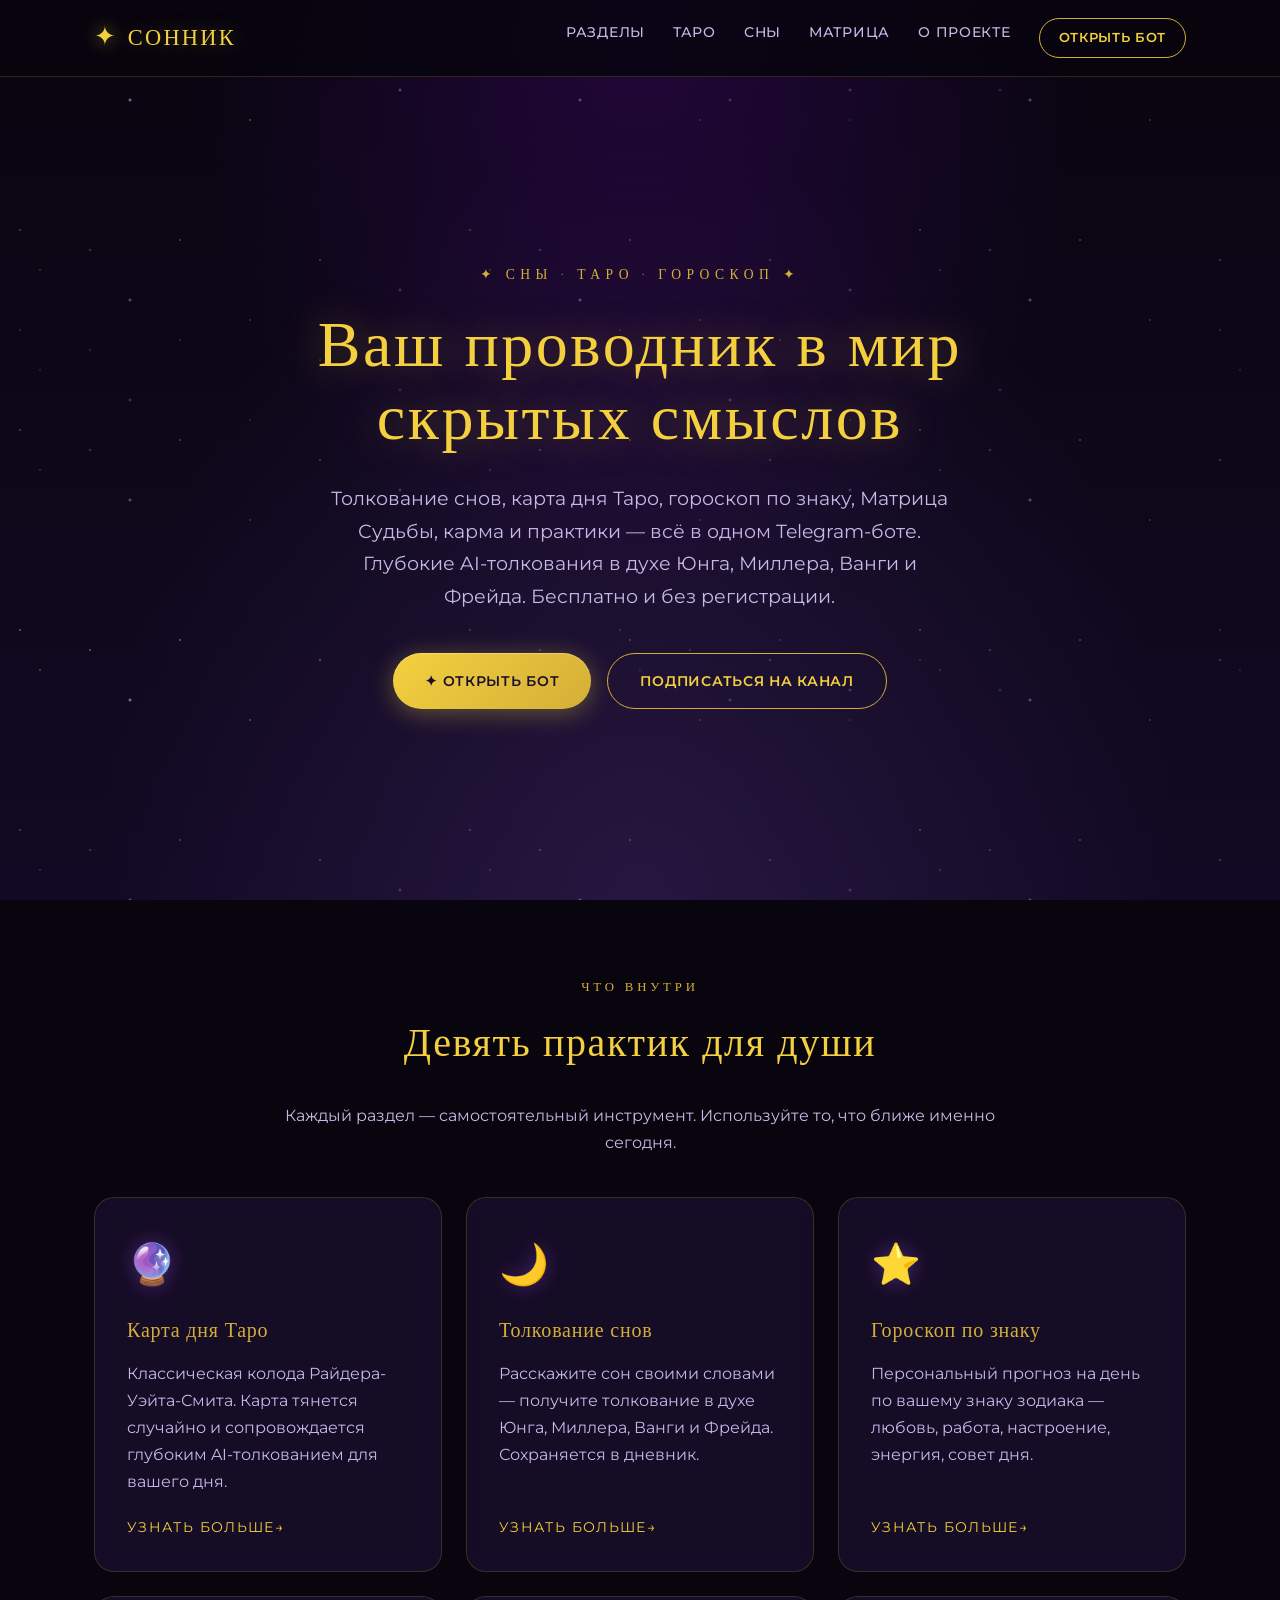
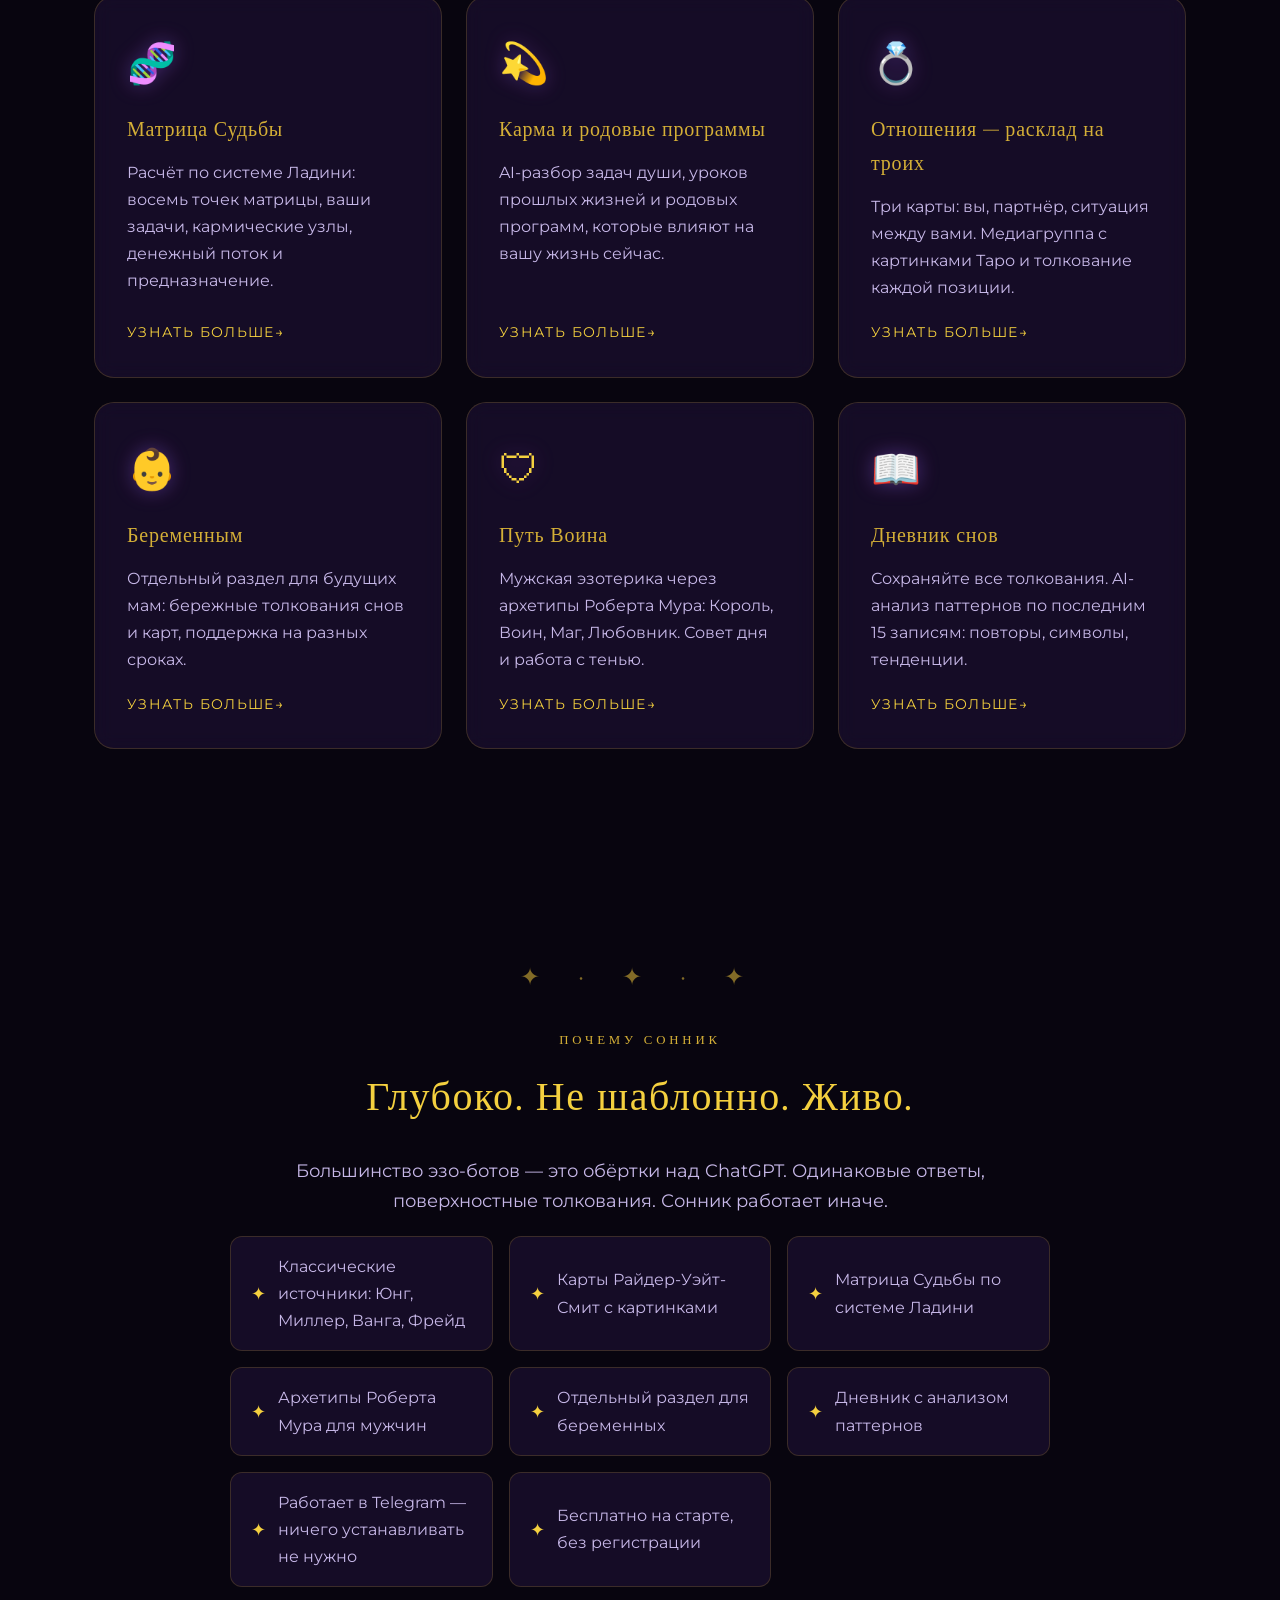
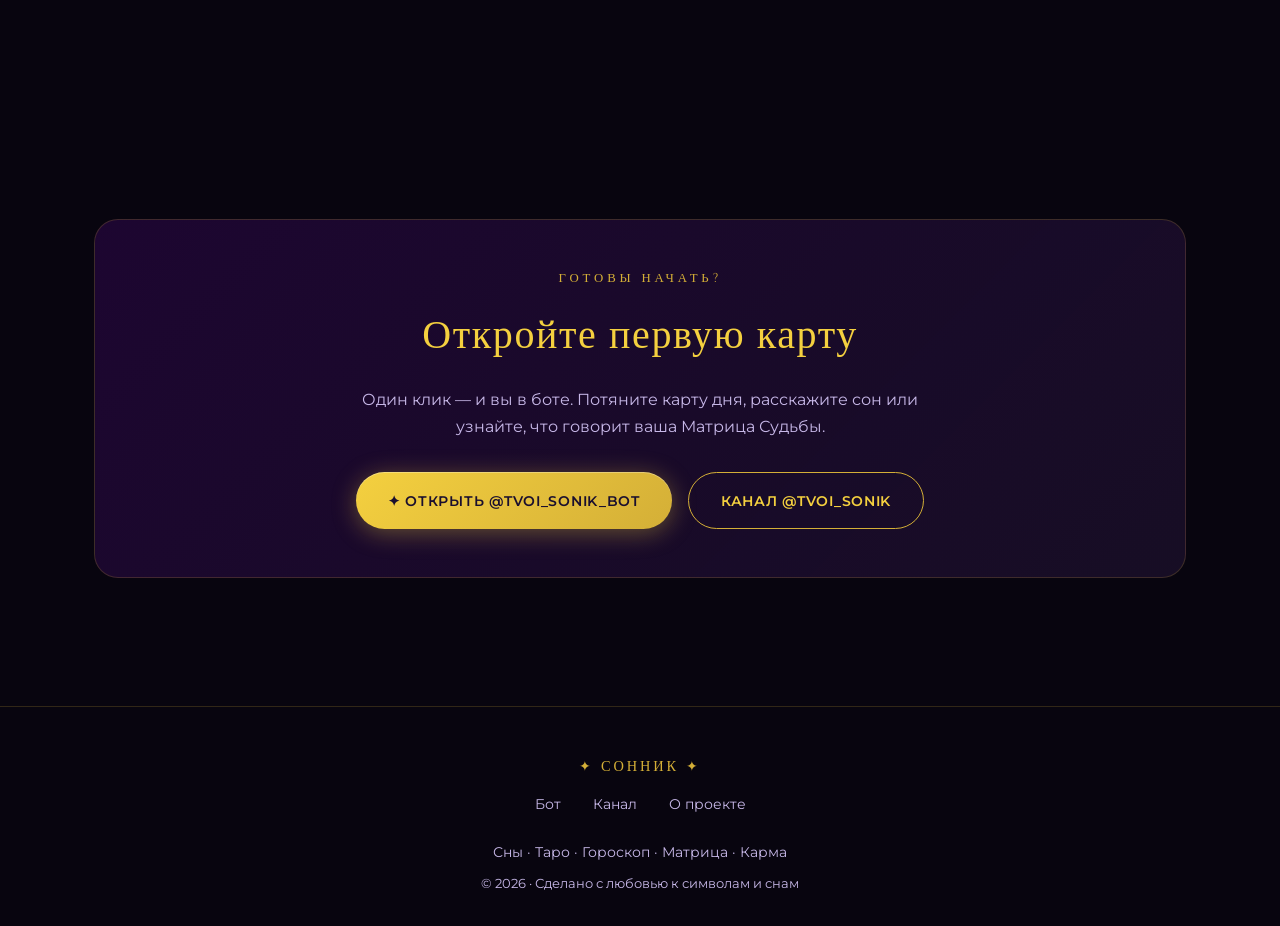
==== index.html @ 4cfdb4ee "feat: initial multi-page landing in purple-gold mystic style" ====
<!DOCTYPE html>
<html lang="ru">
<head>
<meta charset="UTF-8">
<meta name="viewport" content="width=device-width, initial-scale=1.0">
<title>Сонник — Сны • Таро • Гороскоп • Матрица Судьбы</title>
<meta name="description" content="Телеграм-бот Сонник: толкование снов, карта дня Таро, гороскоп, Матрица Судьбы, карма и практики. Бесплатно, без регистрации.">
<meta property="og:title" content="Сонник — эзотерика в Telegram">
<meta property="og:description" content="Толкование снов, Таро, Матрица Судьбы, карма. Глубоко. Без шаблонов. Бесплатно.">
<meta property="og:type" content="website">
<link rel="preconnect" href="https://fonts.googleapis.com">
<link rel="preconnect" href="https://fonts.gstatic.com" crossorigin>
<link href="https://fonts.googleapis.com/css2?family=Cinzel:wght@400;500;600&family=Montserrat:wght@300;400;500;600;700&display=swap" rel="stylesheet">
<link rel="stylesheet" href="css/style.css">
</head>
<body>
<div class="stars"></div>

<header>
    <div class="container nav-inner">
        <a href="index.html" class="logo">
            <span class="logo-mark">✦</span>
            <span>СОННИК</span>
        </a>
        <button class="nav-toggle" aria-label="Меню">☰</button>
        <nav>
            <ul>
                <li><a href="#features">Разделы</a></li>
                <li><a href="pages/tarot.html">Таро</a></li>
                <li><a href="pages/dream.html">Сны</a></li>
                <li><a href="pages/matrix.html">Матрица</a></li>
                <li><a href="pages/about.html">О проекте</a></li>
                <li><a href="https://t.me/tvoi_sonik_bot" class="btn btn-secondary" style="padding: 0.5rem 1.2rem; font-size: 0.8rem;">Открыть бот</a></li>
            </ul>
        </nav>
    </div>
</header>

<section class="hero">
    <div class="container hero-inner">
        <div class="hero-eyebrow">✦ Сны · Таро · Гороскоп ✦</div>
        <h1>Ваш проводник в мир<br>скрытых смыслов</h1>
        <p class="hero-lead">
            Толкование снов, карта дня Таро, гороскоп по знаку, Матрица Судьбы, карма и практики —
            всё в одном Telegram-боте. Глубокие AI-толкования в духе Юнга, Миллера, Ванги и Фрейда.
            Бесплатно и без регистрации.
        </p>
        <div class="btn-group">
            <a href="https://t.me/tvoi_sonik_bot" class="btn btn-primary">✦ Открыть бот</a>
            <a href="https://t.me/tvoi_sonik" class="btn btn-secondary">Подписаться на канал</a>
        </div>
    </div>
</section>

<section id="features">
    <div class="container">
        <div class="section-eyebrow">Что внутри</div>
        <h2>Девять практик для души</h2>
        <p class="section-lead">
            Каждый раздел — самостоятельный инструмент. Используйте то, что ближе именно сегодня.
        </p>

        <div class="grid">
            <a href="pages/tarot.html" class="card">
                <span class="card-icon">🔮</span>
                <h3>Карта дня Таро</h3>
                <p>Классическая колода Райдера-Уэйта-Смита. Карта тянется случайно и сопровождается глубоким AI-толкованием для вашего дня.</p>
                <span class="card-link">Узнать больше</span>
            </a>

            <a href="pages/dream.html" class="card">
                <span class="card-icon">🌙</span>
                <h3>Толкование снов</h3>
                <p>Расскажите сон своими словами — получите толкование в духе Юнга, Миллера, Ванги и Фрейда. Сохраняется в дневник.</p>
                <span class="card-link">Узнать больше</span>
            </a>

            <a href="pages/horoscope.html" class="card">
                <span class="card-icon">⭐</span>
                <h3>Гороскоп по знаку</h3>
                <p>Персональный прогноз на день по вашему знаку зодиака — любовь, работа, настроение, энергия, совет дня.</p>
                <span class="card-link">Узнать больше</span>
            </a>

            <a href="pages/matrix.html" class="card">
                <span class="card-icon">🧬</span>
                <h3>Матрица Судьбы</h3>
                <p>Расчёт по системе Ладини: восемь точек матрицы, ваши задачи, кармические узлы, денежный поток и предназначение.</p>
                <span class="card-link">Узнать больше</span>
            </a>

            <a href="pages/karma.html" class="card">
                <span class="card-icon">💫</span>
                <h3>Карма и родовые программы</h3>
                <p>AI-разбор задач души, уроков прошлых жизней и родовых программ, которые влияют на вашу жизнь сейчас.</p>
                <span class="card-link">Узнать больше</span>
            </a>

            <a href="pages/relationship.html" class="card">
                <span class="card-icon">💍</span>
                <h3>Отношения — расклад на троих</h3>
                <p>Три карты: вы, партнёр, ситуация между вами. Медиагруппа с картинками Таро и толкование каждой позиции.</p>
                <span class="card-link">Узнать больше</span>
            </a>

            <a href="pages/pregnant.html" class="card">
                <span class="card-icon">👶</span>
                <h3>Беременным</h3>
                <p>Отдельный раздел для будущих мам: бережные толкования снов и карт, поддержка на разных сроках.</p>
                <span class="card-link">Узнать больше</span>
            </a>

            <a href="pages/warrior.html" class="card">
                <span class="card-icon">🛡</span>
                <h3>Путь Воина</h3>
                <p>Мужская эзотерика через архетипы Роберта Мура: Король, Воин, Маг, Любовник. Совет дня и работа с тенью.</p>
                <span class="card-link">Узнать больше</span>
            </a>

            <a href="pages/journal.html" class="card">
                <span class="card-icon">📖</span>
                <h3>Дневник снов</h3>
                <p>Сохраняйте все толкования. AI-анализ паттернов по последним 15 записям: повторы, символы, тенденции.</p>
                <span class="card-link">Узнать больше</span>
            </a>
        </div>
    </div>
</section>

<section>
    <div class="container">
        <div class="divider">✦ · ✦ · ✦</div>
        <div class="section-eyebrow">Почему Сонник</div>
        <h2>Глубоко. Не шаблонно. Живо.</h2>

        <div class="content-block">
            <p style="text-align: center; font-size: 1.1rem;">
                Большинство эзо-ботов — это обёртки над ChatGPT. Одинаковые ответы, поверхностные толкования.
                Сонник работает иначе.
            </p>

            <ul class="feature-list">
                <li>Классические источники: Юнг, Миллер, Ванга, Фрейд</li>
                <li>Карты Райдер-Уэйт-Смит с картинками</li>
                <li>Матрица Судьбы по системе Ладини</li>
                <li>Архетипы Роберта Мура для мужчин</li>
                <li>Отдельный раздел для беременных</li>
                <li>Дневник с анализом паттернов</li>
                <li>Работает в Telegram — ничего устанавливать не нужно</li>
                <li>Бесплатно на старте, без регистрации</li>
            </ul>
        </div>
    </div>
</section>

<section>
    <div class="container">
        <div class="cta-block">
            <div class="section-eyebrow">Готовы начать?</div>
            <h2>Откройте первую карту</h2>
            <p>Один клик — и вы в боте. Потяните карту дня, расскажите сон или узнайте, что говорит ваша Матрица Судьбы.</p>
            <div class="btn-group">
                <a href="https://t.me/tvoi_sonik_bot" class="btn btn-primary">✦ Открыть @tvoi_sonik_bot</a>
                <a href="https://t.me/tvoi_sonik" class="btn btn-secondary">Канал @tvoi_sonik</a>
            </div>
        </div>
    </div>
</section>

<footer>
    <div class="container">
        <div class="footer-mark">✦ СОННИК ✦</div>
        <div class="footer-links">
            <a href="https://t.me/tvoi_sonik_bot">Бот</a>
            <a href="https://t.me/tvoi_sonik">Канал</a>
            <a href="pages/about.html">О проекте</a>
        </div>
        <p>Сны · Таро · Гороскоп · Матрица · Карма</p>
        <p style="margin-top: 0.5rem; font-size: 0.8rem;">© 2026 · Сделано с любовью к символам и снам</p>
    </div>
</footer>

<script src="js/main.js"></script>
</body>
</html>
---- css/style.css ----
:root {
    --bg-base: #08050f;
    --bg-deep: #120a24;
    --bg-card: rgba(30, 18, 54, 0.6);
    --bg-card-hover: rgba(46, 28, 82, 0.8);
    --text-main: #ede6ff;
    --text-soft: #c7b8e8;
    --text-muted: #8b7ab3;
    --gold: #f4d03f;
    --gold-soft: #d4af37;
    --gold-glow: rgba(244, 208, 63, 0.35);
    --purple: #9b5de5;
    --purple-deep: #7209b7;
    --purple-glow: rgba(155, 93, 229, 0.4);
    --border: rgba(212, 175, 55, 0.2);
}

* { margin: 0; padding: 0; box-sizing: border-box; }

html { scroll-behavior: smooth; }

body {
    font-family: 'Montserrat', -apple-system, sans-serif;
    background: var(--bg-base);
    color: var(--text-main);
    line-height: 1.7;
    min-height: 100vh;
    overflow-x: hidden;
    position: relative;
}

body::before {
    content: '';
    position: fixed;
    top: 0; left: 0; right: 0; bottom: 0;
    background:
        radial-gradient(ellipse at top, rgba(114, 9, 183, 0.25), transparent 50%),
        radial-gradient(ellipse at bottom, rgba(155, 93, 229, 0.15), transparent 60%),
        linear-gradient(180deg, var(--bg-base) 0%, var(--bg-deep) 100%);
    z-index: -2;
}

.stars {
    position: fixed;
    top: 0; left: 0;
    width: 100%; height: 100%;
    z-index: -1;
    pointer-events: none;
    overflow: hidden;
}

.stars::before,
.stars::after {
    content: '';
    position: absolute;
    top: 0; left: 0;
    width: 200%; height: 200%;
    background-image:
        radial-gradient(1px 1px at 20px 30px, #fff, transparent),
        radial-gradient(1px 1px at 40px 70px, #f4d03f, transparent),
        radial-gradient(1px 1px at 90px 50px, #fff, transparent),
        radial-gradient(2px 2px at 130px 100px, #c7b8e8, transparent),
        radial-gradient(1px 1px at 180px 40px, #fff, transparent),
        radial-gradient(1px 1px at 250px 120px, #f4d03f, transparent),
        radial-gradient(1px 1px at 320px 60px, #fff, transparent),
        radial-gradient(2px 2px at 400px 90px, #9b5de5, transparent);
    background-size: 450px 200px;
    animation: stars-drift 120s linear infinite;
    opacity: 0.6;
}

.stars::after {
    background-size: 600px 300px;
    animation-duration: 180s;
    animation-direction: reverse;
    opacity: 0.4;
}

@keyframes stars-drift {
    from { transform: translate(0, 0); }
    to { transform: translate(-450px, -200px); }
}

/* Typography */
h1, h2, h3, h4 {
    font-family: 'Cinzel', 'Cormorant Garamond', Georgia, serif;
    font-weight: 500;
    letter-spacing: 0.04em;
    color: var(--gold);
}

h1 {
    font-size: clamp(2.2rem, 6vw, 4rem);
    line-height: 1.15;
    text-shadow: 0 0 40px var(--gold-glow);
    margin-bottom: 1rem;
}

h2 {
    font-size: clamp(1.6rem, 4vw, 2.5rem);
    margin-bottom: 1.5rem;
    text-align: center;
}

h3 {
    font-size: 1.25rem;
    color: var(--gold-soft);
    margin-bottom: 0.75rem;
}

p { color: var(--text-soft); }

a { color: var(--gold); text-decoration: none; transition: color 0.2s; }
a:hover { color: var(--gold-soft); }

/* Layout */
.container {
    max-width: 1140px;
    margin: 0 auto;
    padding: 0 1.5rem;
}

section { padding: 5rem 0; position: relative; }

/* Header */
header {
    position: sticky;
    top: 0;
    background: rgba(8, 5, 15, 0.85);
    backdrop-filter: blur(12px);
    border-bottom: 1px solid var(--border);
    z-index: 100;
    padding: 1rem 0;
}

.nav-inner {
    display: flex;
    justify-content: space-between;
    align-items: center;
    gap: 1rem;
}

.logo {
    font-family: 'Cinzel', serif;
    font-size: 1.4rem;
    color: var(--gold);
    text-shadow: 0 0 20px var(--gold-glow);
    letter-spacing: 0.1em;
    display: flex;
    align-items: center;
    gap: 0.6rem;
}

.logo-mark {
    font-size: 1.6rem;
    filter: drop-shadow(0 0 8px var(--gold-glow));
}

nav ul {
    display: flex;
    list-style: none;
    gap: 1.75rem;
    flex-wrap: wrap;
}

nav a {
    color: var(--text-soft);
    font-size: 0.9rem;
    font-weight: 500;
    letter-spacing: 0.05em;
    text-transform: uppercase;
    transition: color 0.2s, text-shadow 0.2s;
}

nav a:hover { color: var(--gold); text-shadow: 0 0 10px var(--gold-glow); }

.nav-toggle {
    display: none;
    background: transparent;
    border: 1px solid var(--border);
    color: var(--gold);
    padding: 0.4rem 0.7rem;
    cursor: pointer;
    font-size: 1.2rem;
    border-radius: 4px;
}

/* Hero */
.hero {
    min-height: calc(100vh - 80px);
    display: flex;
    align-items: center;
    padding: 3rem 0;
    text-align: center;
}

.hero-inner { max-width: 820px; margin: 0 auto; }

.hero-eyebrow {
    font-family: 'Cinzel', serif;
    color: var(--gold-soft);
    letter-spacing: 0.4em;
    font-size: 0.85rem;
    margin-bottom: 1.5rem;
    text-transform: uppercase;
}

.hero-lead {
    font-size: clamp(1rem, 2vw, 1.2rem);
    color: var(--text-soft);
    margin: 1.5rem auto 2.5rem;
    max-width: 640px;
}

/* Buttons */
.btn {
    display: inline-flex;
    align-items: center;
    gap: 0.6rem;
    padding: 0.95rem 2rem;
    border-radius: 999px;
    font-weight: 600;
    letter-spacing: 0.05em;
    text-transform: uppercase;
    font-size: 0.9rem;
    transition: all 0.3s ease;
    cursor: pointer;
    border: none;
    font-family: inherit;
}

.btn-primary {
    background: linear-gradient(135deg, var(--gold) 0%, var(--gold-soft) 100%);
    color: #1a0f2e;
    box-shadow: 0 4px 24px var(--gold-glow), inset 0 1px 0 rgba(255,255,255,0.3);
}

.btn-primary:hover {
    transform: translateY(-2px);
    box-shadow: 0 8px 32px var(--gold-glow), inset 0 1px 0 rgba(255,255,255,0.4);
    color: #1a0f2e;
}

.btn-secondary {
    background: transparent;
    color: var(--gold);
    border: 1px solid var(--gold-soft);
}

.btn-secondary:hover {
    background: var(--gold-glow);
    color: var(--gold);
    box-shadow: 0 0 20px var(--gold-glow);
}

.btn-group {
    display: flex;
    gap: 1rem;
    justify-content: center;
    flex-wrap: wrap;
}

/* Cards grid */
.grid {
    display: grid;
    grid-template-columns: repeat(auto-fit, minmax(280px, 1fr));
    gap: 1.5rem;
    margin-top: 2.5rem;
}

.card {
    background: var(--bg-card);
    border: 1px solid var(--border);
    border-radius: 20px;
    padding: 2rem;
    backdrop-filter: blur(10px);
    transition: transform 0.3s, border-color 0.3s, box-shadow 0.3s;
    position: relative;
    overflow: hidden;
    display: flex;
    flex-direction: column;
}

.card::before {
    content: '';
    position: absolute;
    top: -50%; left: -50%;
    width: 200%; height: 200%;
    background: radial-gradient(circle, var(--purple-glow), transparent 60%);
    opacity: 0;
    transition: opacity 0.4s;
    pointer-events: none;
}

.card:hover {
    transform: translateY(-4px);
    border-color: var(--gold-soft);
    box-shadow: 0 10px 40px rgba(155, 93, 229, 0.25);
}

.card:hover::before { opacity: 0.4; }

.card-icon {
    font-size: 2.5rem;
    margin-bottom: 1rem;
    display: block;
    filter: drop-shadow(0 0 10px var(--purple-glow));
}

.card h3 { position: relative; z-index: 1; }
.card p { position: relative; z-index: 1; flex-grow: 1; }

.card-link {
    margin-top: 1.25rem;
    font-size: 0.85rem;
    letter-spacing: 0.1em;
    text-transform: uppercase;
    color: var(--gold);
    position: relative;
    z-index: 1;
    align-self: flex-start;
}

.card-link::after {
    content: ' →';
    transition: margin-left 0.2s;
    display: inline-block;
}

.card:hover .card-link::after { margin-left: 6px; }

/* Section with eyebrow */
.section-eyebrow {
    font-family: 'Cinzel', serif;
    color: var(--gold-soft);
    letter-spacing: 0.3em;
    font-size: 0.8rem;
    text-align: center;
    text-transform: uppercase;
    margin-bottom: 0.75rem;
}

.section-lead {
    text-align: center;
    max-width: 720px;
    margin: 0 auto 2rem;
    color: var(--text-soft);
}

/* Feature page hero */
.page-hero {
    padding: 6rem 0 3rem;
    text-align: center;
}

.page-hero h1 { font-size: clamp(2rem, 5vw, 3.5rem); }

.page-hero-icon {
    font-size: 4rem;
    display: block;
    margin-bottom: 1rem;
    filter: drop-shadow(0 0 20px var(--purple-glow));
}

/* Content blocks */
.content-block {
    max-width: 820px;
    margin: 0 auto;
}

.content-block p { margin-bottom: 1.25rem; font-size: 1.05rem; }

.content-block ul {
    margin: 1rem 0 1.5rem 1.5rem;
    color: var(--text-soft);
}

.content-block li { margin-bottom: 0.6rem; }

.content-block li::marker { color: var(--gold-soft); }

.feature-list {
    list-style: none !important;
    margin-left: 0 !important;
    display: grid;
    grid-template-columns: repeat(auto-fit, minmax(240px, 1fr));
    gap: 1rem;
    margin: 2rem 0;
}

.feature-list li {
    background: var(--bg-card);
    padding: 1rem 1.25rem;
    border-radius: 12px;
    border: 1px solid var(--border);
    display: flex;
    align-items: center;
    gap: 0.75rem;
    margin: 0 !important;
}

.feature-list li::before {
    content: '✦';
    color: var(--gold);
    font-size: 1.1rem;
}

/* Quote block */
.quote {
    background: var(--bg-card);
    border-left: 3px solid var(--gold);
    padding: 1.5rem 2rem;
    margin: 2rem 0;
    font-style: italic;
    color: var(--text-main);
    border-radius: 0 12px 12px 0;
}

/* CTA block */
.cta-block {
    text-align: center;
    background: linear-gradient(135deg, rgba(114, 9, 183, 0.2), rgba(155, 93, 229, 0.1));
    border: 1px solid var(--border);
    border-radius: 24px;
    padding: 3rem 2rem;
    margin: 3rem 0;
}

.cta-block h2 { margin-bottom: 1rem; }

.cta-block p {
    max-width: 560px;
    margin: 0 auto 2rem;
}

/* Footer */
footer {
    border-top: 1px solid var(--border);
    padding: 3rem 0 2rem;
    text-align: center;
    color: var(--text-muted);
    font-size: 0.9rem;
}

.footer-links {
    display: flex;
    gap: 2rem;
    justify-content: center;
    margin-bottom: 1.5rem;
    flex-wrap: wrap;
}

.footer-links a { color: var(--text-soft); }
.footer-links a:hover { color: var(--gold); }

.footer-mark {
    font-family: 'Cinzel', serif;
    color: var(--gold-soft);
    letter-spacing: 0.2em;
    margin-bottom: 0.75rem;
}

/* Divider */
.divider {
    text-align: center;
    margin: 3rem 0 2rem;
    color: var(--gold-soft);
    font-size: 1.5rem;
    letter-spacing: 1rem;
    opacity: 0.6;
}

/* Responsive */
@media (max-width: 768px) {
    nav ul {
        display: none;
        position: absolute;
        top: 100%; left: 0; right: 0;
        background: var(--bg-deep);
        flex-direction: column;
        padding: 1rem;
        border-bottom: 1px solid var(--border);
        gap: 1rem;
    }

    nav ul.open { display: flex; }

    .nav-toggle { display: block; }

    section { padding: 3rem 0; }

    .page-hero { padding: 3rem 0 2rem; }

    .btn-group { flex-direction: column; align-items: stretch; }
}
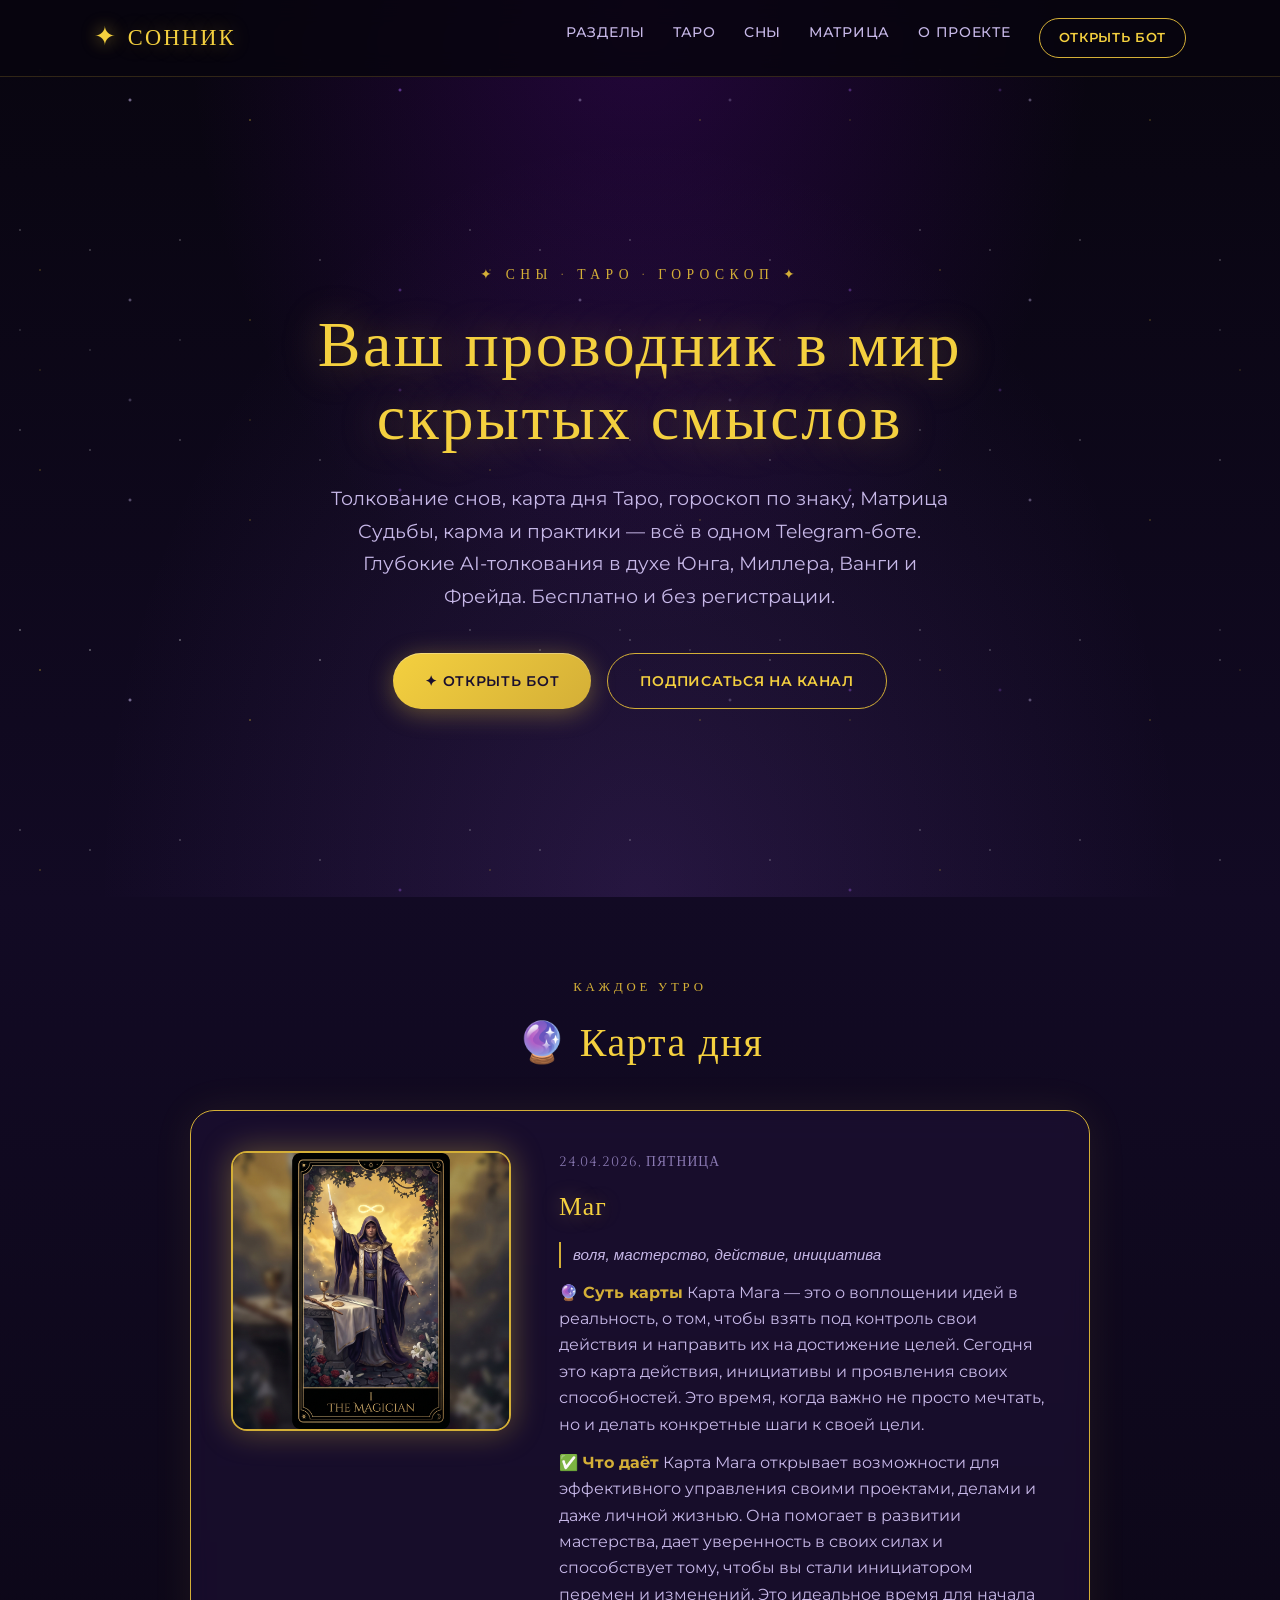
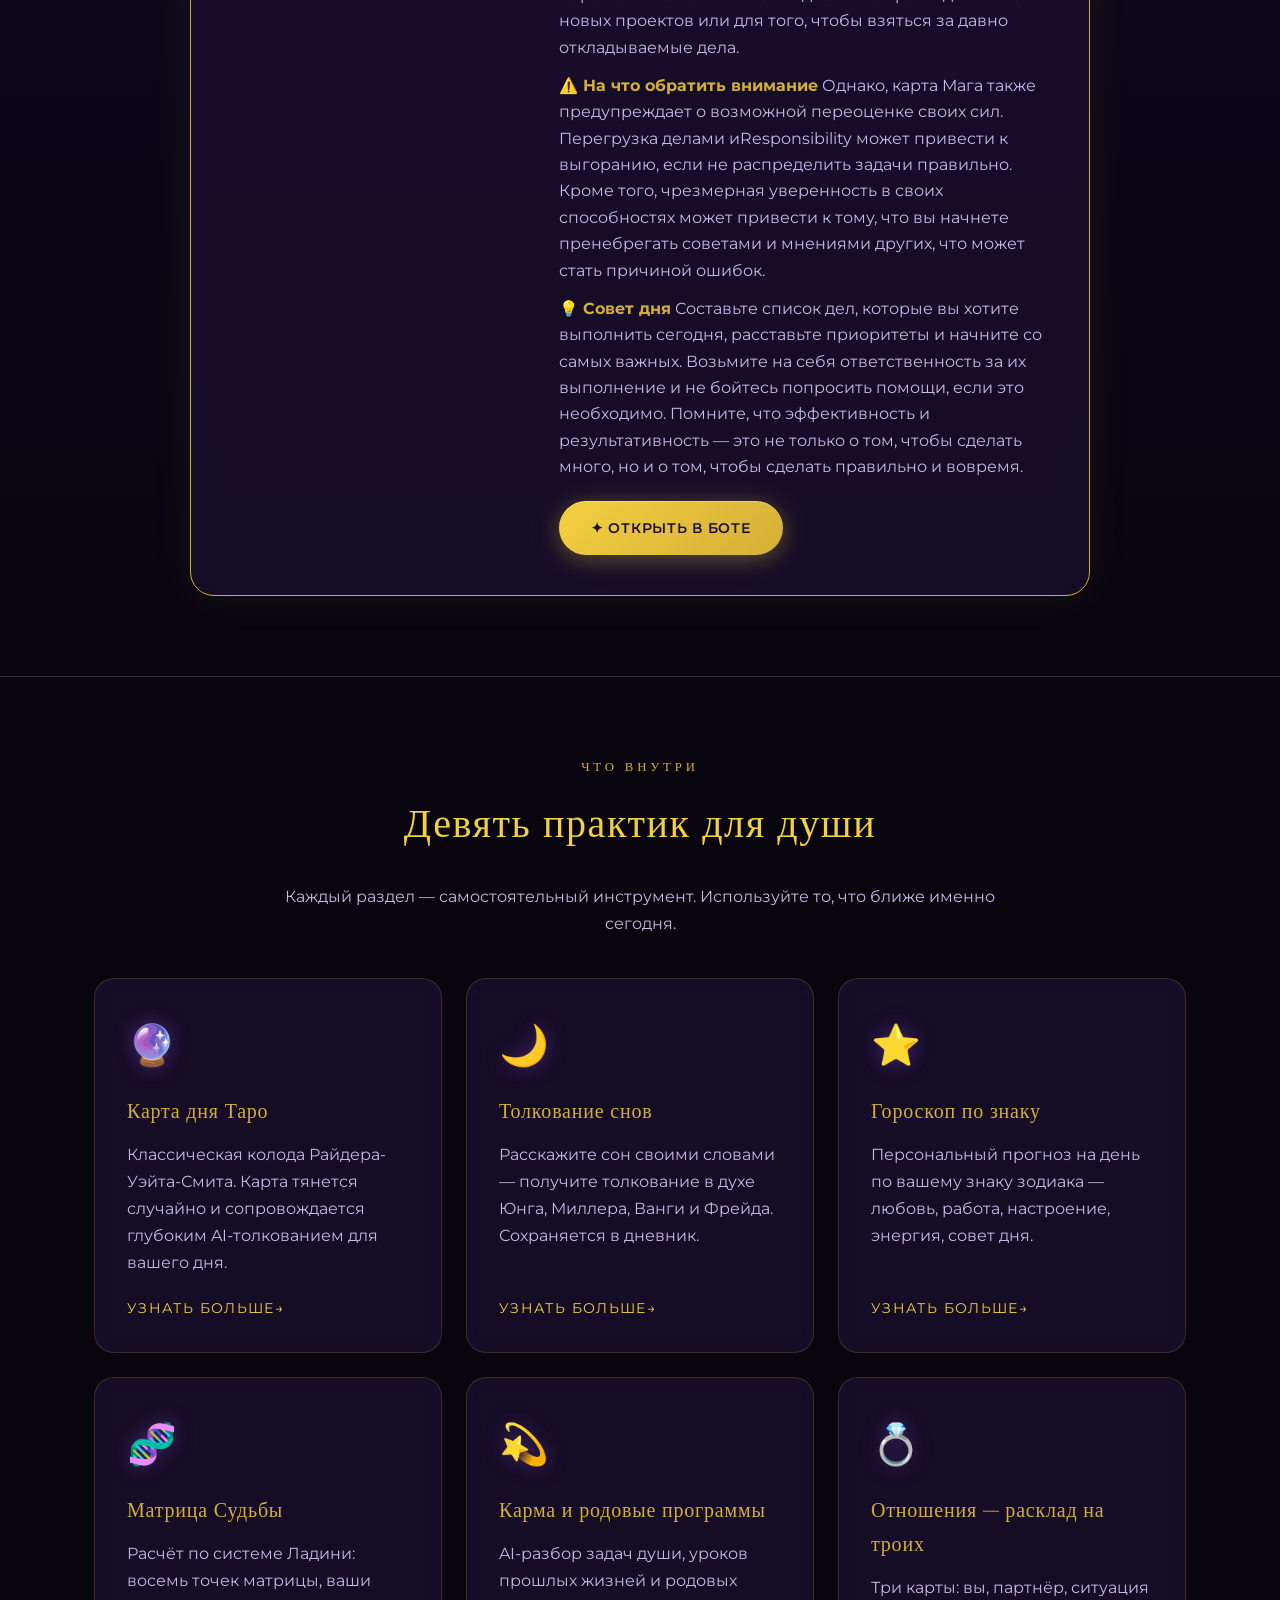
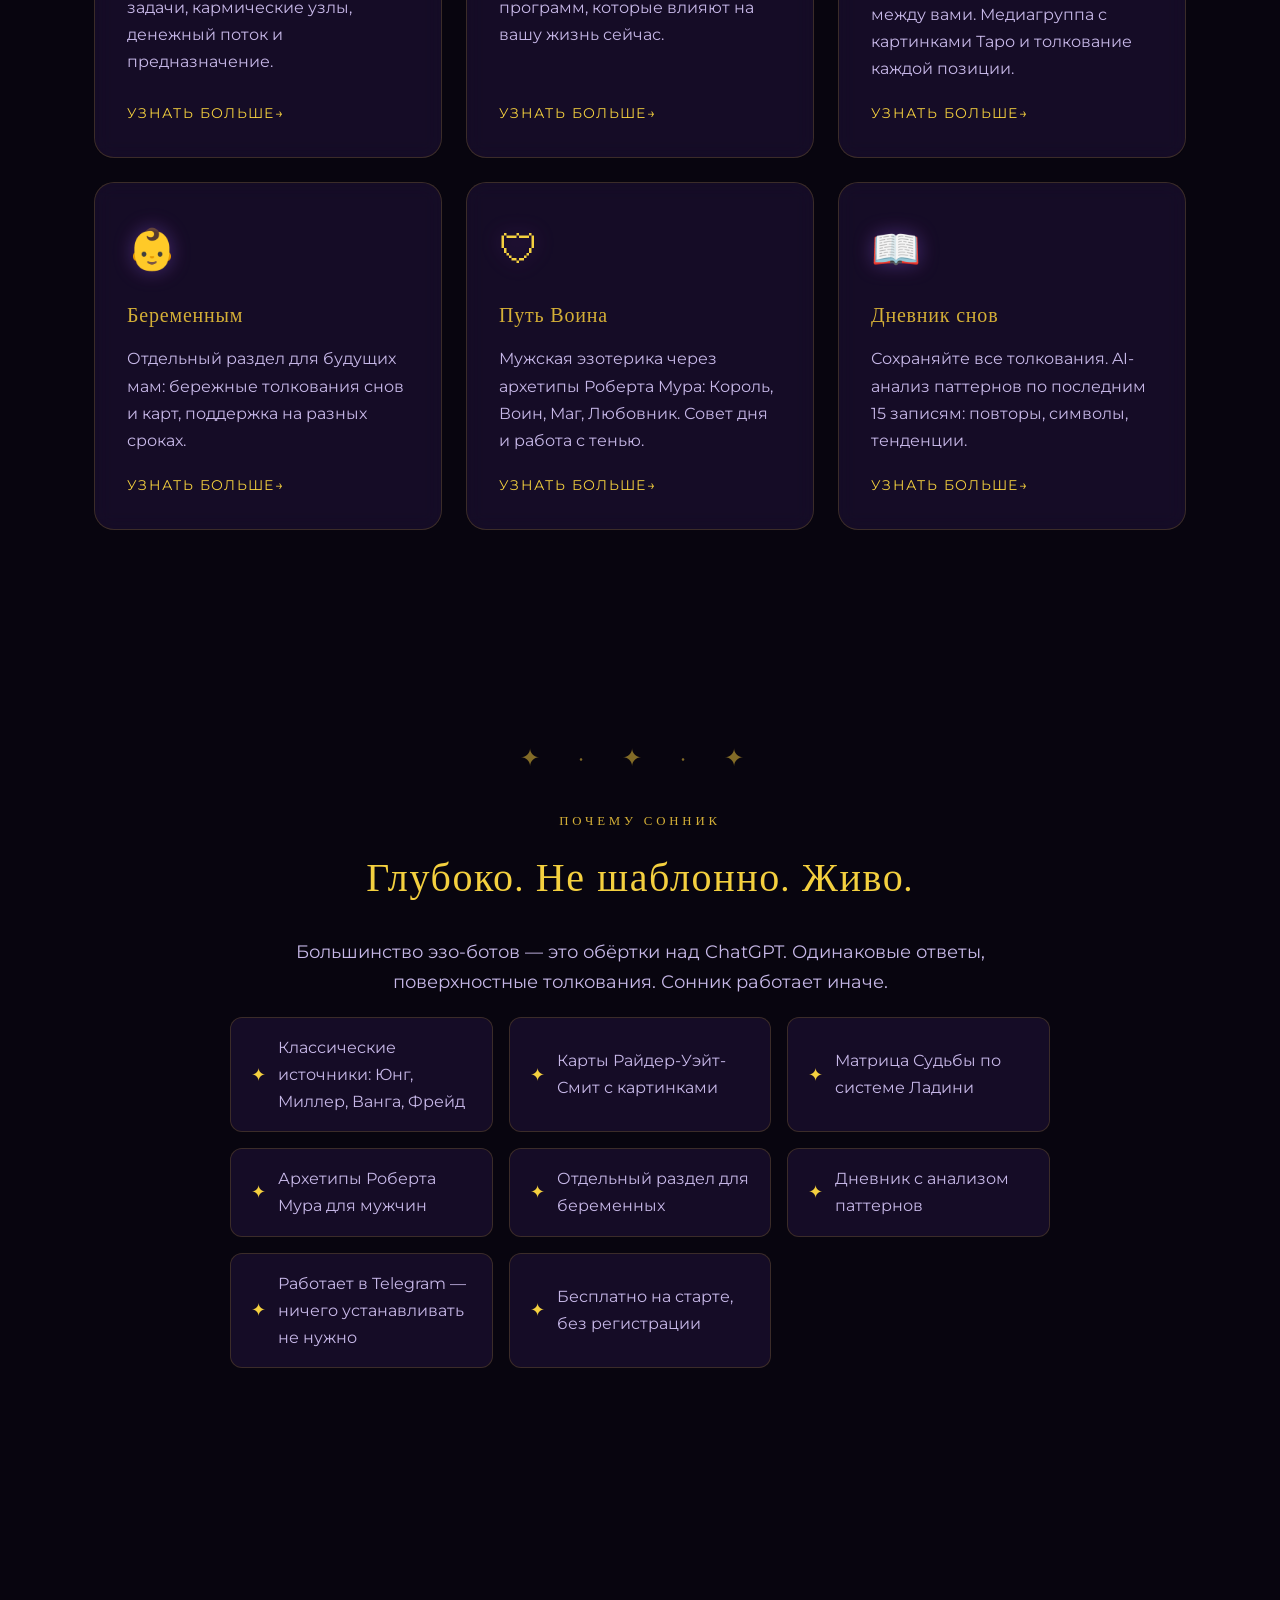
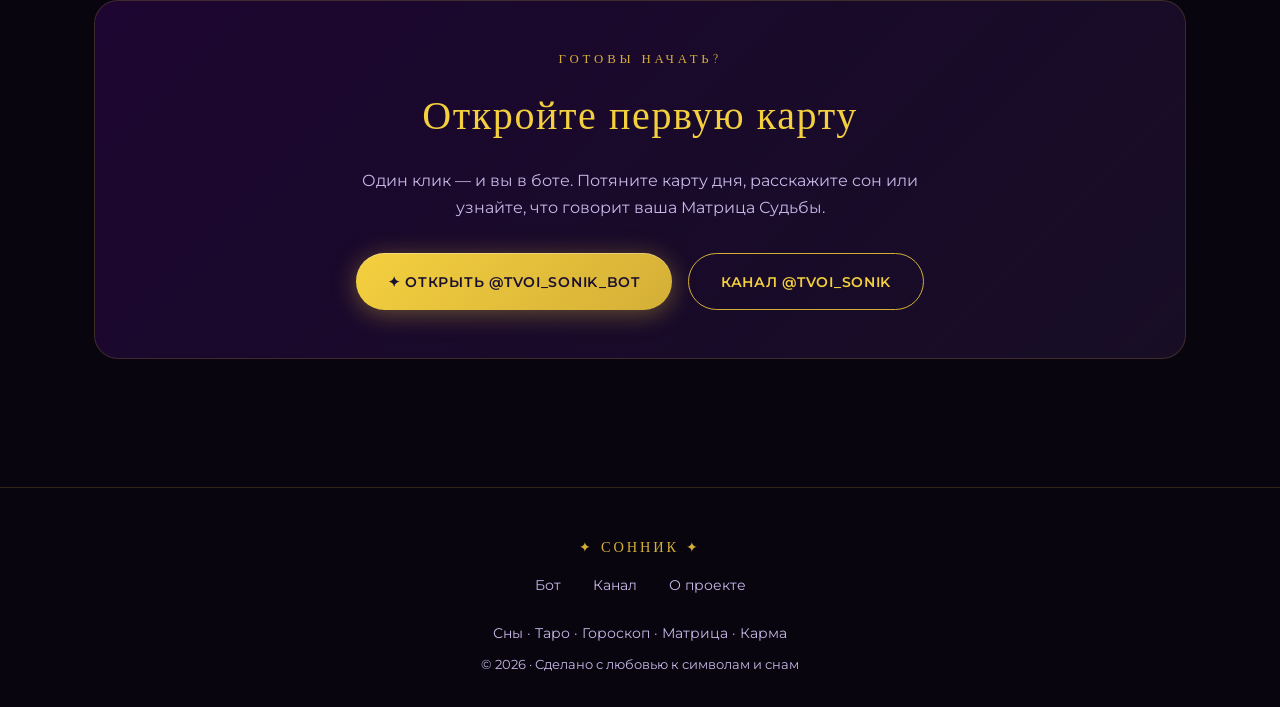
==== commit da68ddee: "feat: виджет Карта дня на главной странице" ====
--- a/index.html
+++ b/index.html
@@ -48,6 +48,16 @@
         <div class="btn-group">
             <a href="https://t.me/tvoi_sonik_bot" class="btn btn-primary">✦ Открыть бот</a>
             <a href="https://t.me/tvoi_sonik" class="btn btn-secondary">Подписаться на канал</a>
+        </div>
+    </div>
+</section>
+
+<section class="card-of-day-widget" id="card-of-day">
+    <div class="container">
+        <div class="section-eyebrow">Каждое утро</div>
+        <h2>🔮 Карта дня</h2>
+        <div class="cod-container" id="cod-container">
+            <p class="cod-loading">Загрузка карты…</p>
         </div>
     </div>
 </section>
@@ -181,5 +191,6 @@
 </footer>
 
 <script src="js/main.js"></script>
+<script src="js/widget.js"></script>
 </body>
 </html>
--- a/css/style.css
+++ b/css/style.css
@@ -470,6 +470,105 @@
     opacity: 0.6;
 }
 
+/* =============================================
+   Card-of-the-Day widget
+   ============================================= */
+.card-of-day-widget {
+    background: linear-gradient(180deg, var(--bg-deep), var(--bg-base));
+    border-bottom: 1px solid var(--border);
+}
+
+.card-of-day-widget h2 {
+    text-align: center;
+    margin-bottom: 2rem;
+}
+
+.cod-loading,
+.cod-error {
+    text-align: center;
+    color: var(--text-muted);
+    padding: 3rem 0;
+    font-style: italic;
+}
+
+.cod-inner {
+    display: flex;
+    gap: 3rem;
+    align-items: flex-start;
+    background: var(--bg-card);
+    border: 1px solid var(--gold-soft);
+    border-radius: 24px;
+    padding: 2.5rem;
+    backdrop-filter: blur(10px);
+    box-shadow: 0 0 40px rgba(244, 208, 63, 0.08);
+    max-width: 900px;
+    margin: 0 auto;
+}
+
+.cod-image {
+    width: 280px;
+    min-width: 280px;
+    border-radius: 16px;
+    border: 2px solid var(--gold-soft);
+    box-shadow: 0 0 32px var(--gold-glow);
+    object-fit: cover;
+}
+
+.cod-text {
+    flex: 1;
+    display: flex;
+    flex-direction: column;
+    gap: 0.75rem;
+}
+
+.cod-date {
+    font-size: 0.85rem;
+    color: var(--text-muted);
+    letter-spacing: 0.08em;
+    text-transform: uppercase;
+    font-family: 'Cinzel', serif;
+}
+
+.cod-name {
+    font-family: 'Cinzel', serif;
+    font-size: 1.6rem;
+    color: var(--gold);
+    text-shadow: 0 0 20px var(--gold-glow);
+    margin: 0;
+}
+
+.cod-keywords {
+    font-style: italic;
+    color: var(--text-soft);
+    font-size: 0.95rem;
+    border-left: 2px solid var(--gold-soft);
+    padding-left: 0.75rem;
+}
+
+.cod-interp {
+    color: var(--text-soft);
+    font-size: 0.97rem;
+    line-height: 1.7;
+}
+
+.cod-interp p {
+    margin-bottom: 0.75rem;
+    color: var(--text-soft);
+}
+
+.cod-interp b {
+    color: var(--gold-soft);
+}
+
+.cod-interp p:last-child {
+    margin-bottom: 0;
+}
+
+.cod-btn {
+    align-self: flex-start;
+    margin-top: 0.5rem;
+}
+
 /* Responsive */
 @media (max-width: 768px) {
     nav ul {
@@ -492,4 +591,23 @@
     .page-hero { padding: 3rem 0 2rem; }
 
     .btn-group { flex-direction: column; align-items: stretch; }
-}
+
+    /* Card-of-the-Day — mobile */
+    .cod-inner {
+        flex-direction: column;
+        align-items: center;
+        gap: 1.5rem;
+        padding: 1.5rem;
+    }
+
+    .cod-image {
+        width: 220px;
+        min-width: 220px;
+    }
+
+    .cod-btn {
+        align-self: stretch;
+        text-align: center;
+        justify-content: center;
+    }
+}
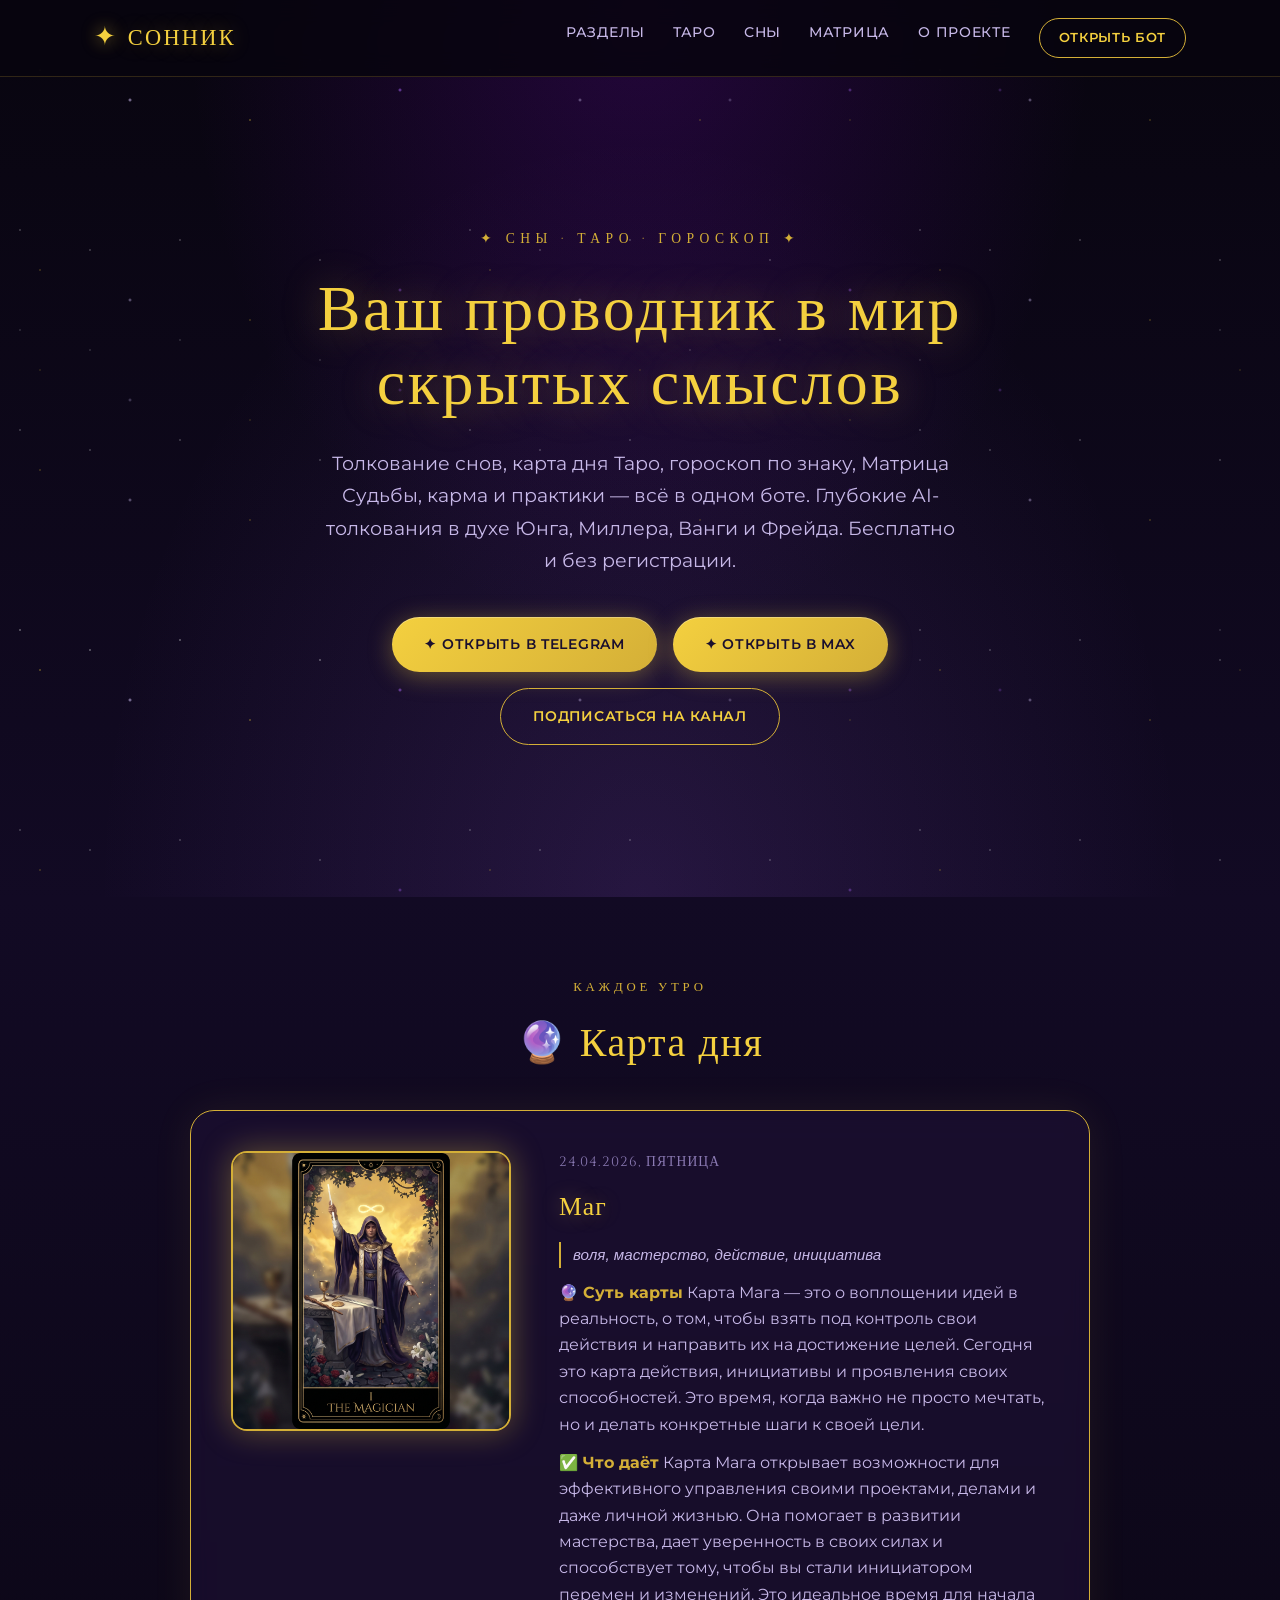
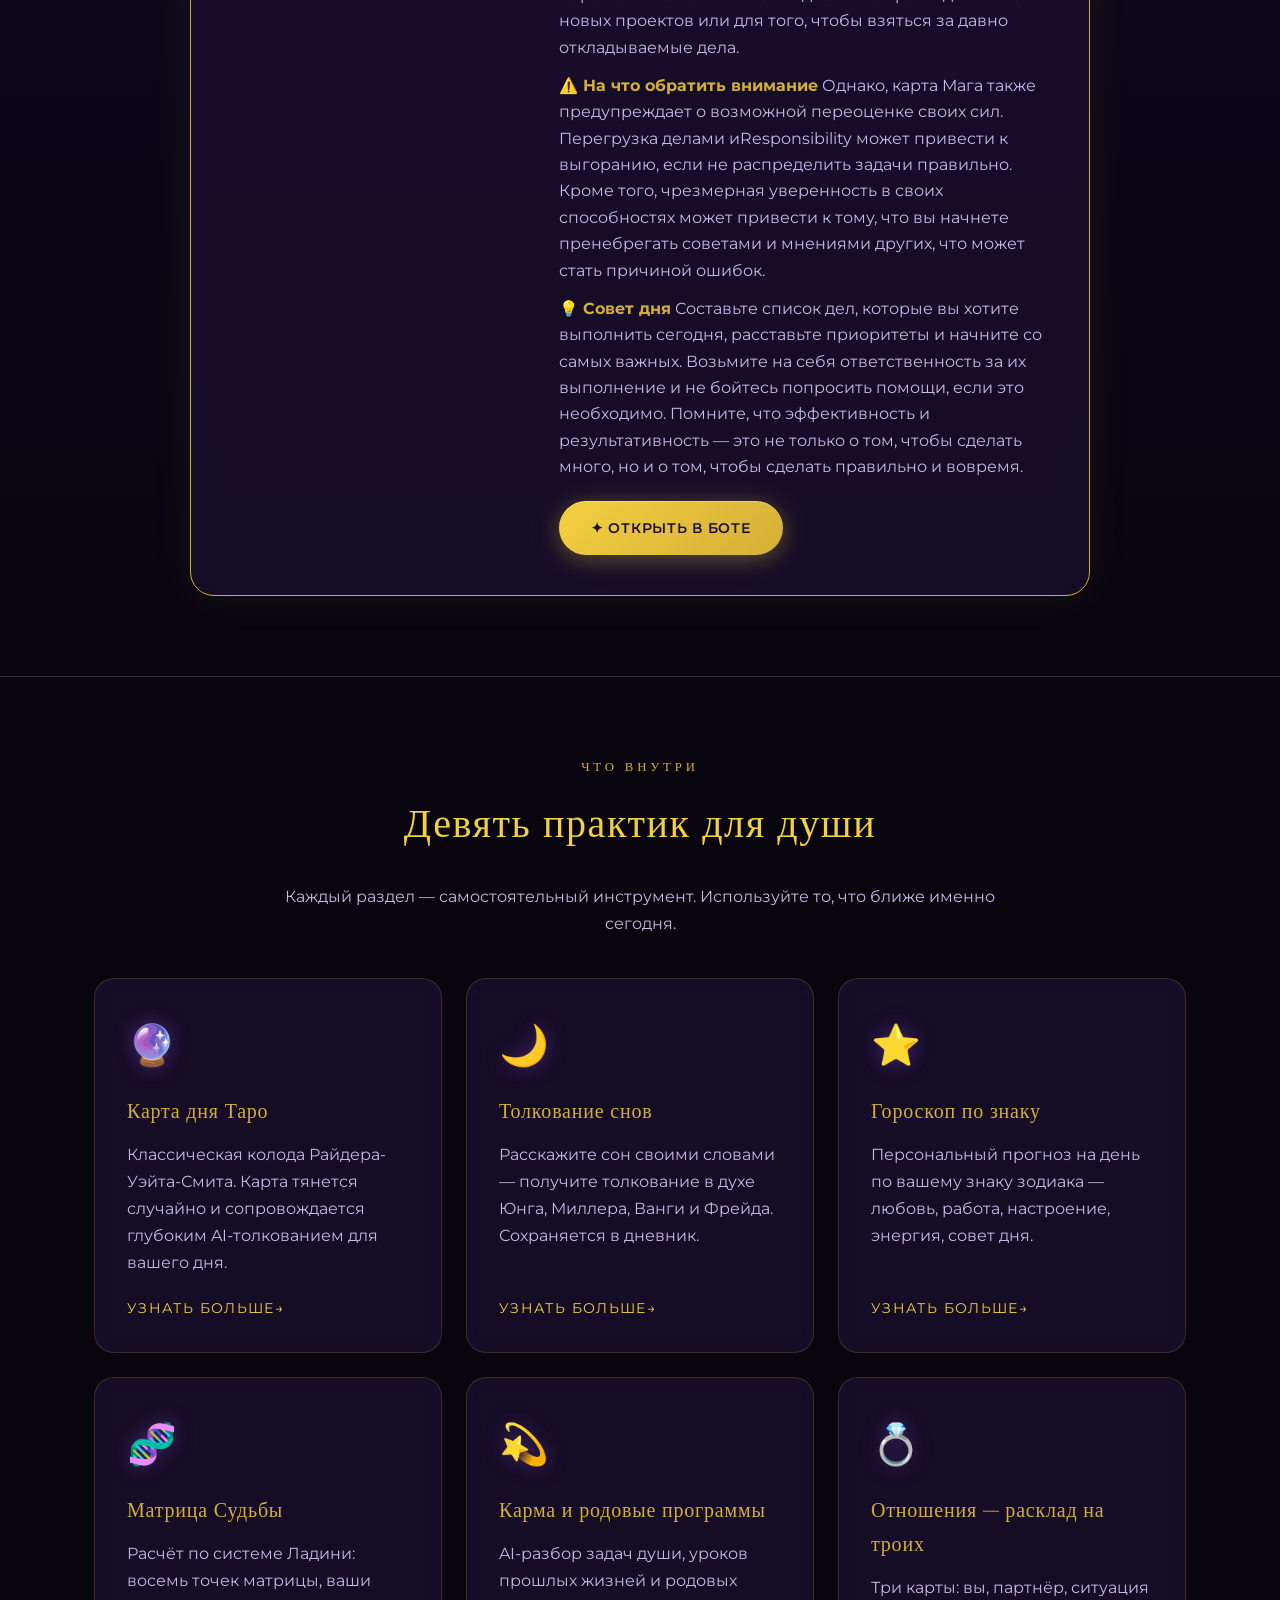
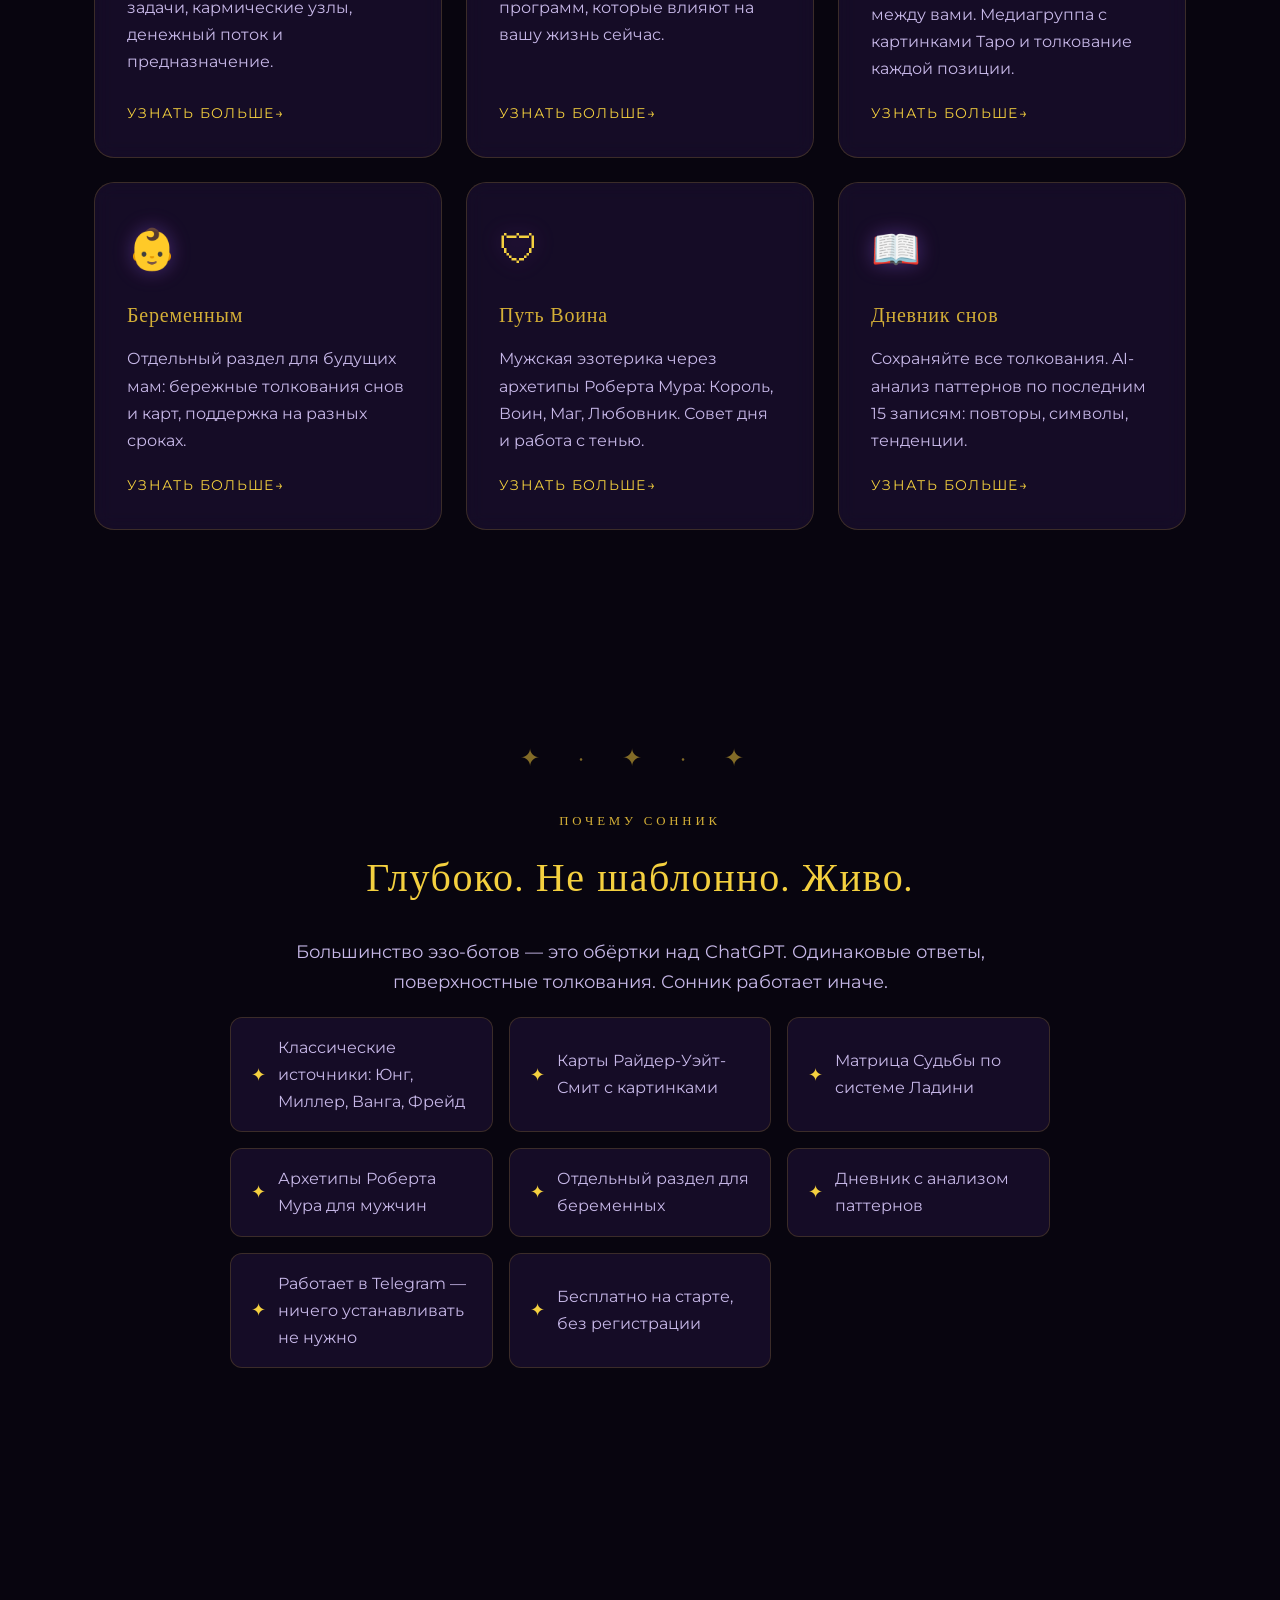
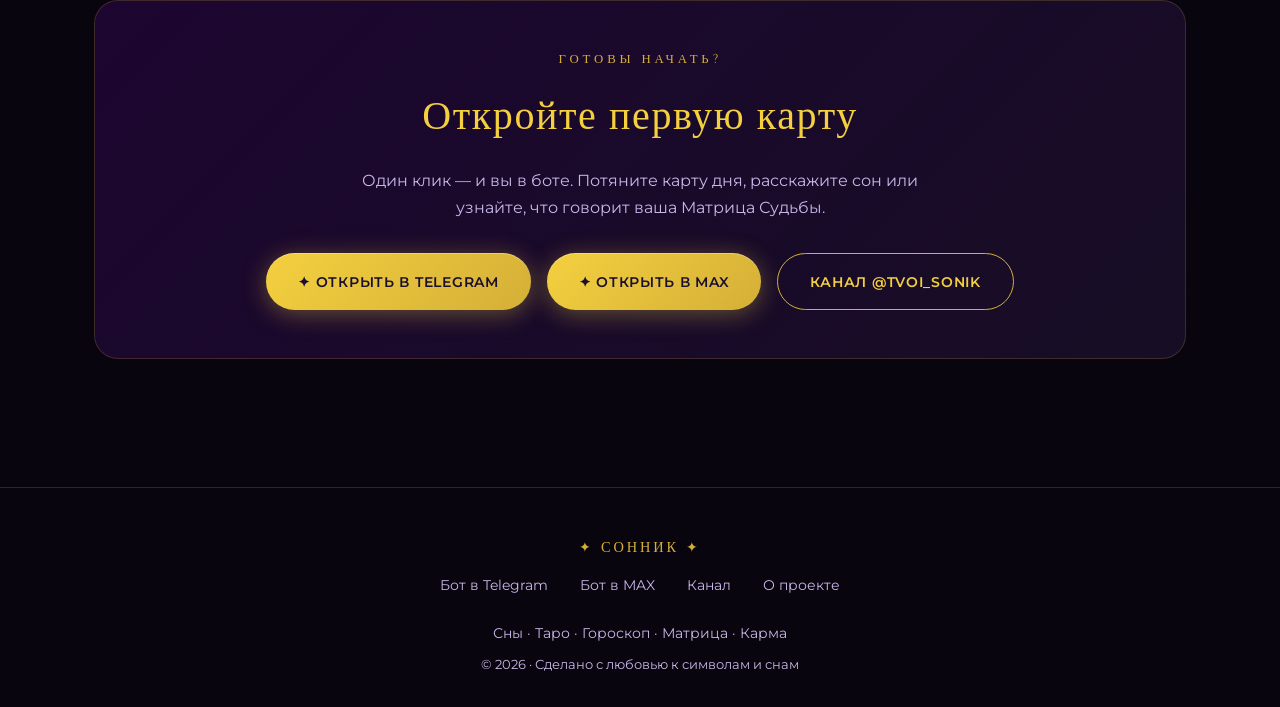
==== commit 8a2f8508: "feat: добавить ссылку на бот в MAX мессенджере" ====
--- a/index.html
+++ b/index.html
@@ -42,11 +42,12 @@
         <h1>Ваш проводник в мир<br>скрытых смыслов</h1>
         <p class="hero-lead">
             Толкование снов, карта дня Таро, гороскоп по знаку, Матрица Судьбы, карма и практики —
-            всё в одном Telegram-боте. Глубокие AI-толкования в духе Юнга, Миллера, Ванги и Фрейда.
+            всё в одном боте. Глубокие AI-толкования в духе Юнга, Миллера, Ванги и Фрейда.
             Бесплатно и без регистрации.
         </p>
         <div class="btn-group">
-            <a href="https://t.me/tvoi_sonik_bot" class="btn btn-primary">✦ Открыть бот</a>
+            <a href="https://t.me/tvoi_sonik_bot" class="btn btn-primary">✦ Открыть в Telegram</a>
+            <a href="https://max.ru/id183474446770_2_bot" class="btn btn-primary">✦ Открыть в MAX</a>
             <a href="https://t.me/tvoi_sonik" class="btn btn-secondary">Подписаться на канал</a>
         </div>
     </div>
@@ -170,7 +171,8 @@
             <h2>Откройте первую карту</h2>
             <p>Один клик — и вы в боте. Потяните карту дня, расскажите сон или узнайте, что говорит ваша Матрица Судьбы.</p>
             <div class="btn-group">
-                <a href="https://t.me/tvoi_sonik_bot" class="btn btn-primary">✦ Открыть @tvoi_sonik_bot</a>
+                <a href="https://t.me/tvoi_sonik_bot" class="btn btn-primary">✦ Открыть в Telegram</a>
+                <a href="https://max.ru/id183474446770_2_bot" class="btn btn-primary">✦ Открыть в MAX</a>
                 <a href="https://t.me/tvoi_sonik" class="btn btn-secondary">Канал @tvoi_sonik</a>
             </div>
         </div>
@@ -181,7 +183,8 @@
     <div class="container">
         <div class="footer-mark">✦ СОННИК ✦</div>
         <div class="footer-links">
-            <a href="https://t.me/tvoi_sonik_bot">Бот</a>
+            <a href="https://t.me/tvoi_sonik_bot">Бот в Telegram</a>
+            <a href="https://max.ru/id183474446770_2_bot">Бот в MAX</a>
             <a href="https://t.me/tvoi_sonik">Канал</a>
             <a href="pages/about.html">О проекте</a>
         </div>
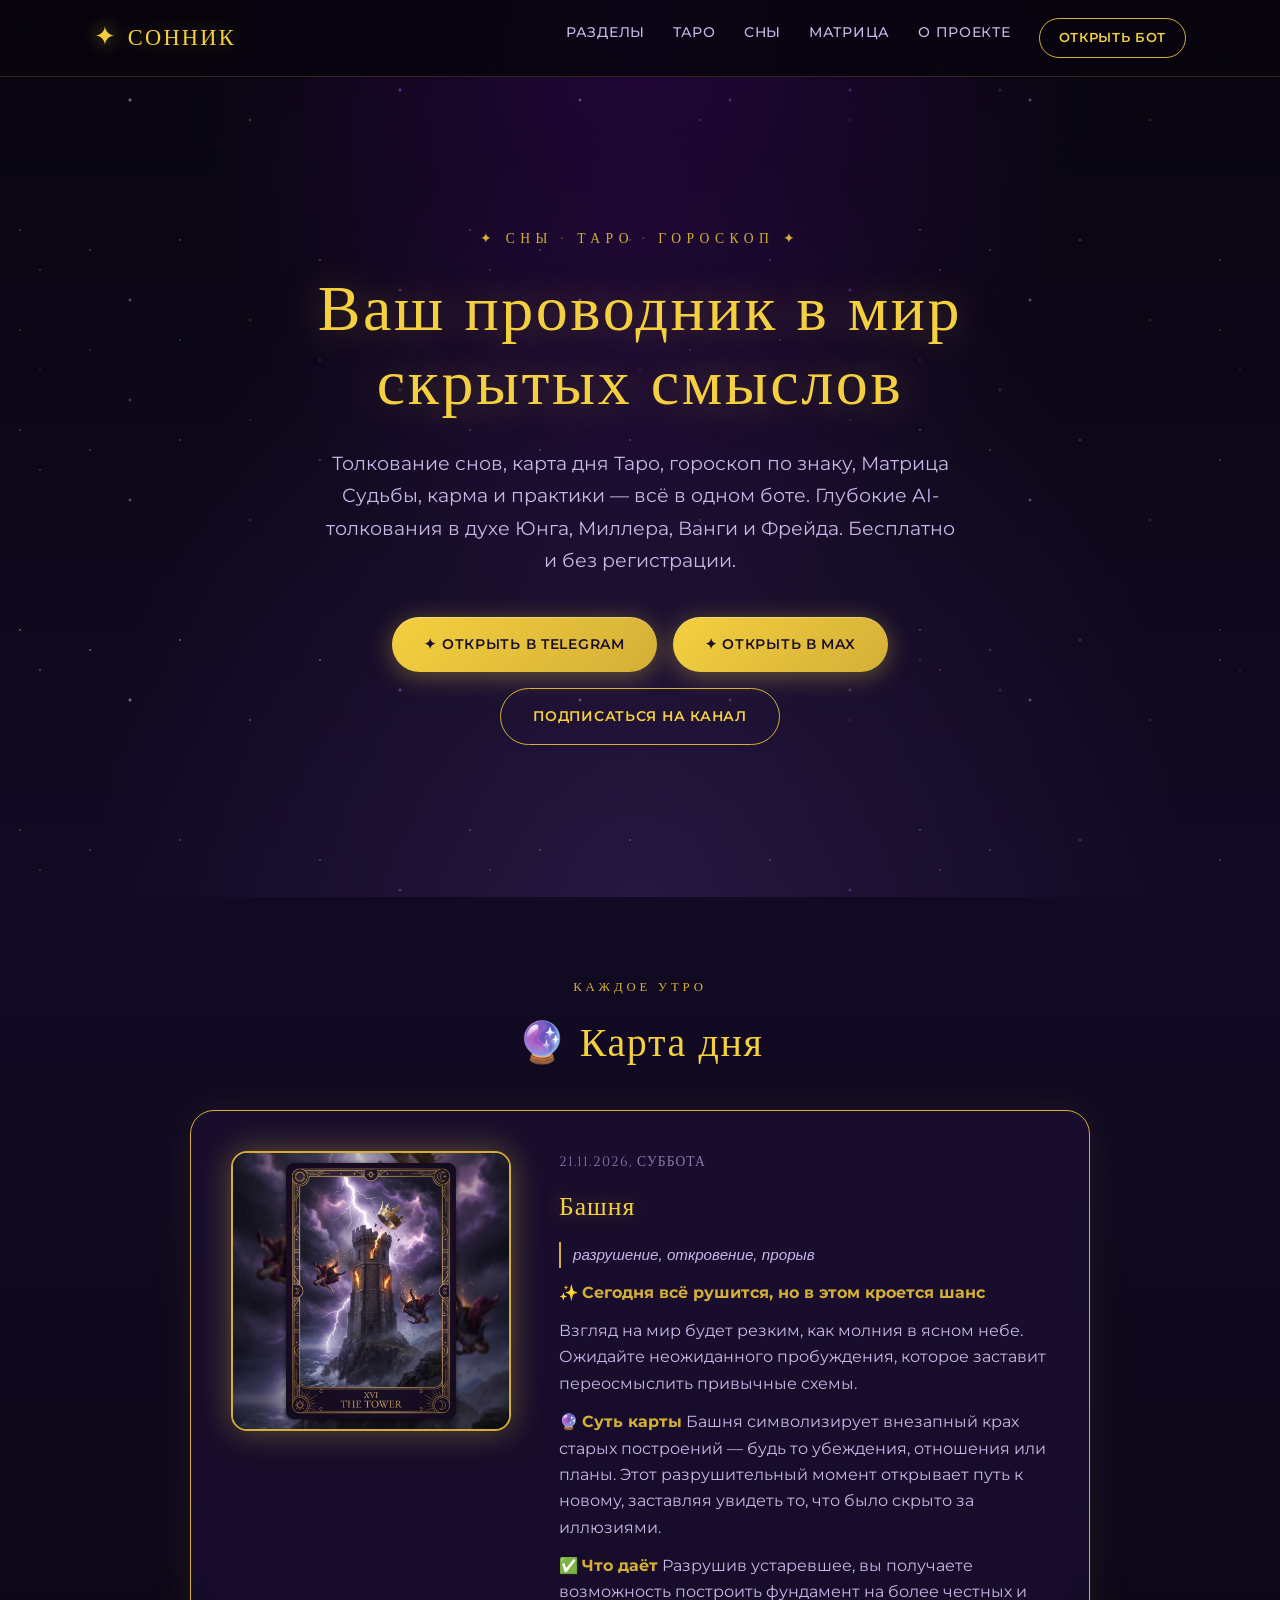
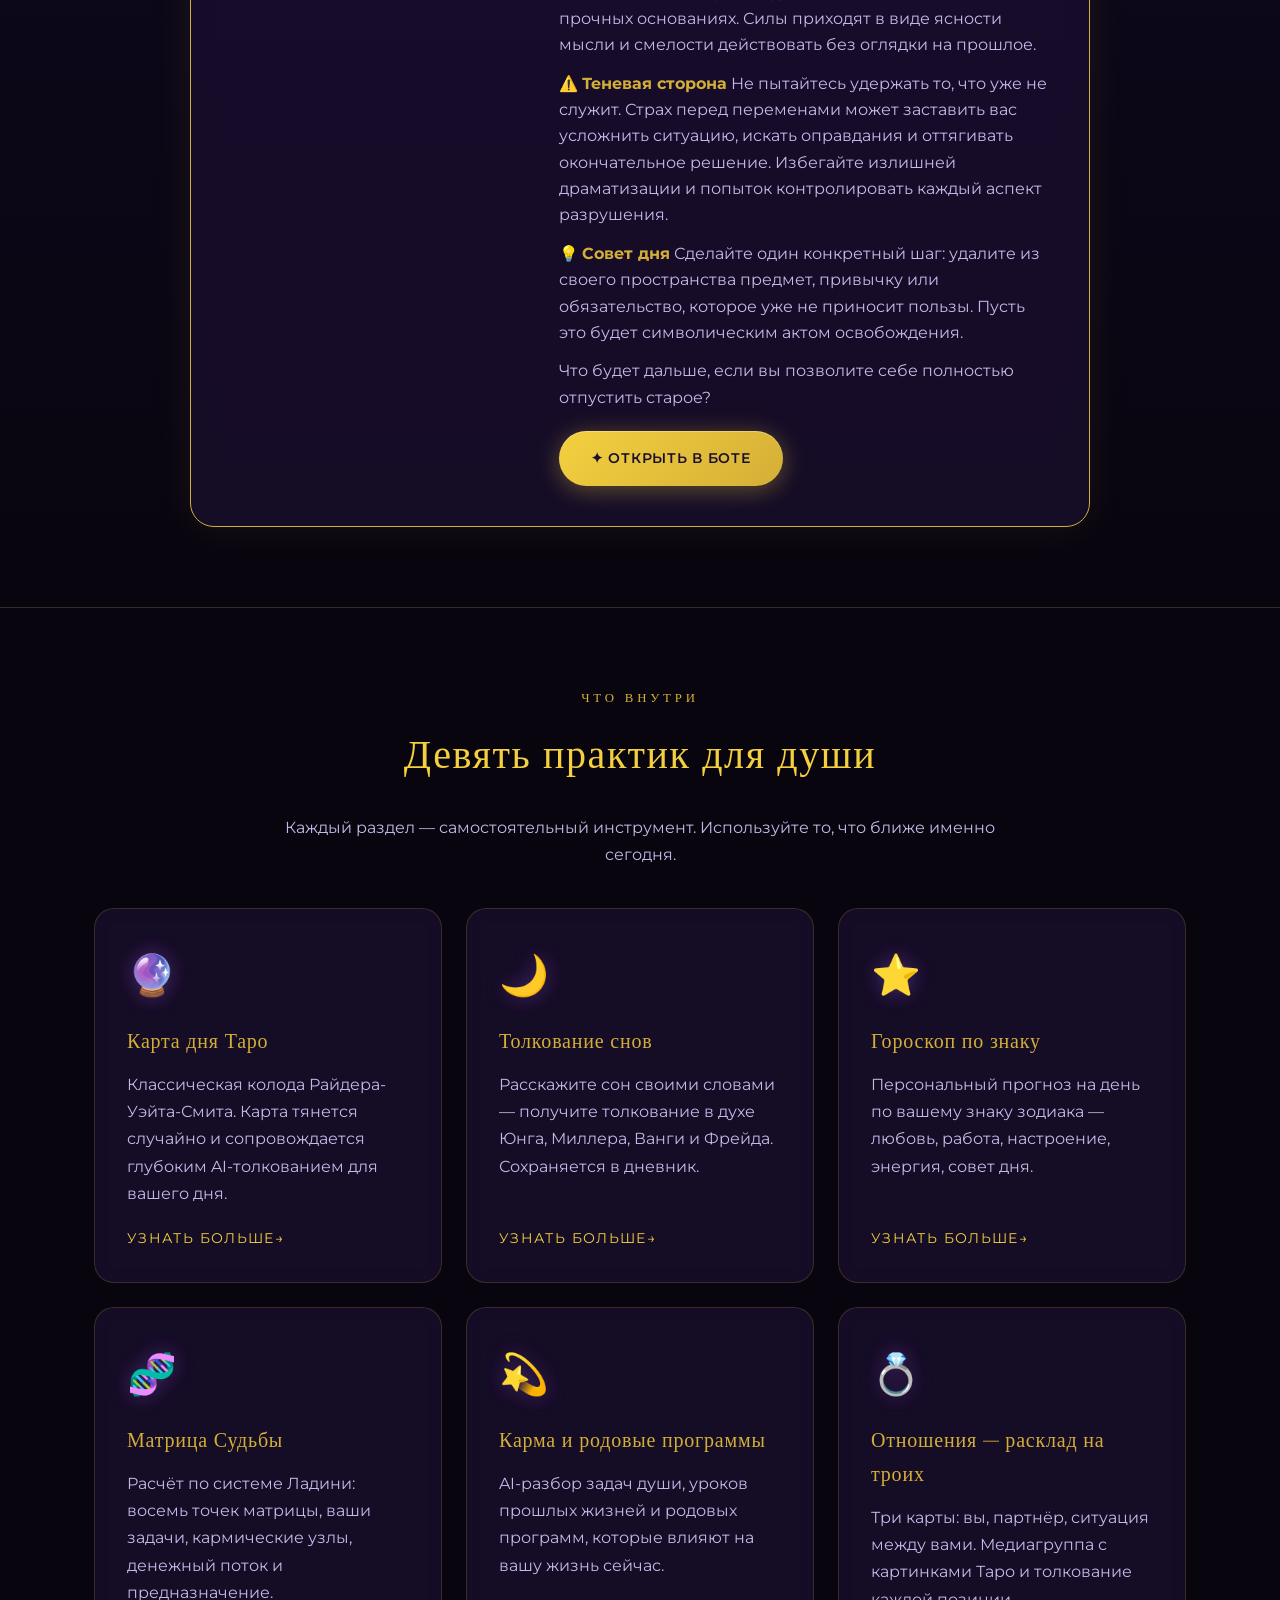
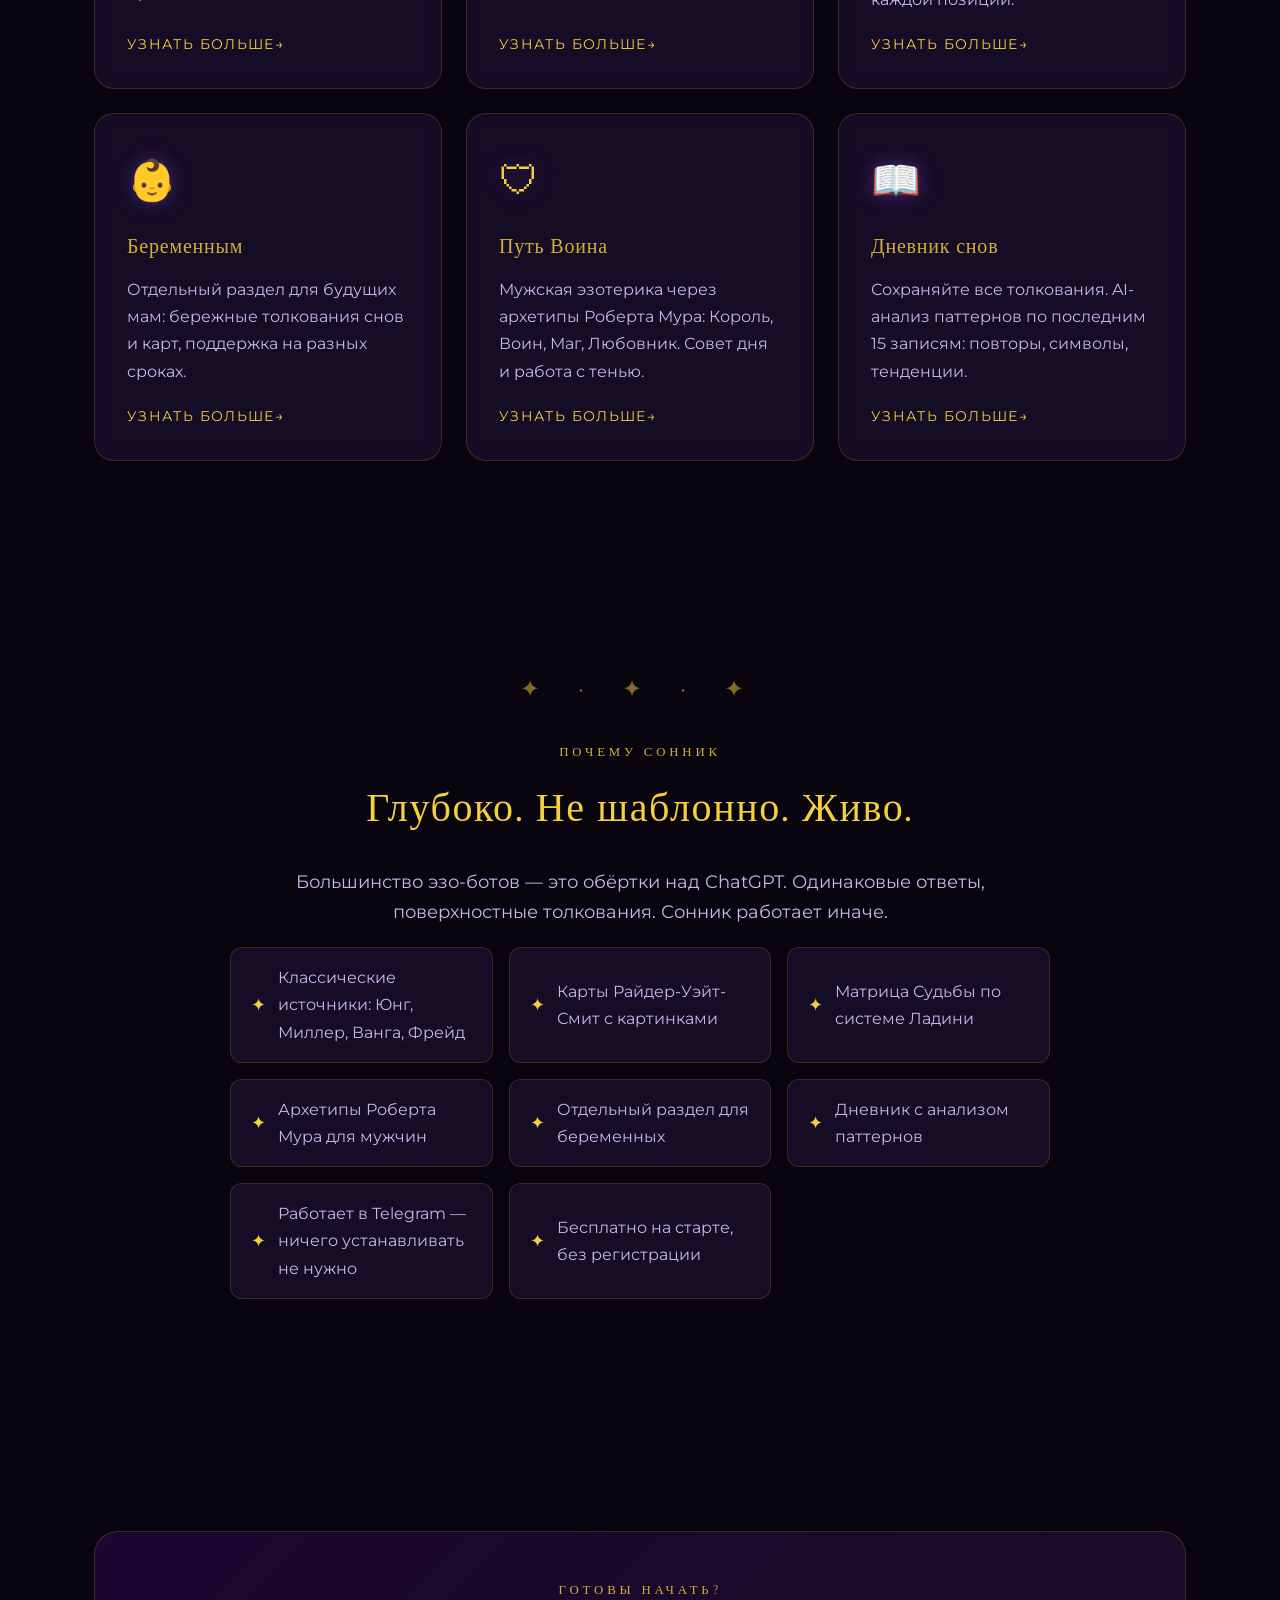
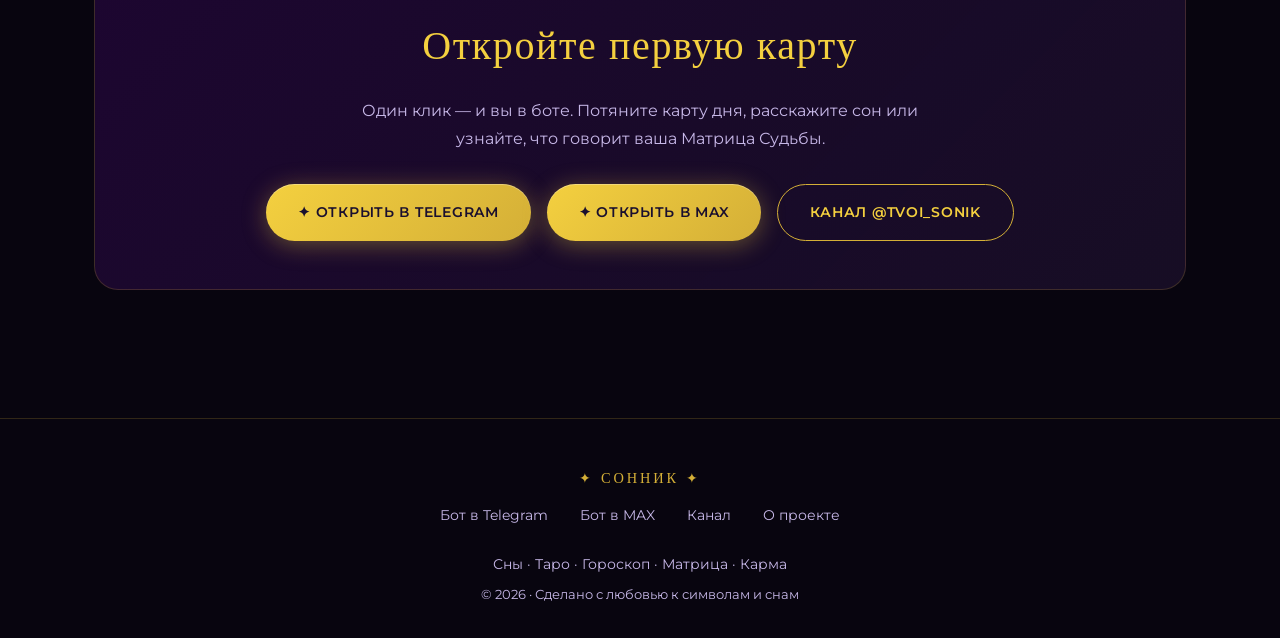
==== commit 572fa091: "fix: ссылки на MAX-бот Сонника — новый бот id780453702801_3_bot Co-Authored-By: Claude Opus 5.5 <nor" ====
--- a/index.html
+++ b/index.html
@@ -47,7 +47,7 @@
         </p>
         <div class="btn-group">
             <a href="https://t.me/tvoi_sonik_bot" class="btn btn-primary">✦ Открыть в Telegram</a>
-            <a href="https://max.ru/id183474446770_2_bot" class="btn btn-primary">✦ Открыть в MAX</a>
+            <a href="https://max.ru/id780453702801_3_bot" class="btn btn-primary">✦ Открыть в MAX</a>
             <a href="https://t.me/tvoi_sonik" class="btn btn-secondary">Подписаться на канал</a>
         </div>
     </div>
@@ -172,7 +172,7 @@
             <p>Один клик — и вы в боте. Потяните карту дня, расскажите сон или узнайте, что говорит ваша Матрица Судьбы.</p>
             <div class="btn-group">
                 <a href="https://t.me/tvoi_sonik_bot" class="btn btn-primary">✦ Открыть в Telegram</a>
-                <a href="https://max.ru/id183474446770_2_bot" class="btn btn-primary">✦ Открыть в MAX</a>
+                <a href="https://max.ru/id780453702801_3_bot" class="btn btn-primary">✦ Открыть в MAX</a>
                 <a href="https://t.me/tvoi_sonik" class="btn btn-secondary">Канал @tvoi_sonik</a>
             </div>
         </div>
@@ -184,7 +184,7 @@
         <div class="footer-mark">✦ СОННИК ✦</div>
         <div class="footer-links">
             <a href="https://t.me/tvoi_sonik_bot">Бот в Telegram</a>
-            <a href="https://max.ru/id183474446770_2_bot">Бот в MAX</a>
+            <a href="https://max.ru/id780453702801_3_bot">Бот в MAX</a>
             <a href="https://t.me/tvoi_sonik">Канал</a>
             <a href="pages/about.html">О проекте</a>
         </div>
